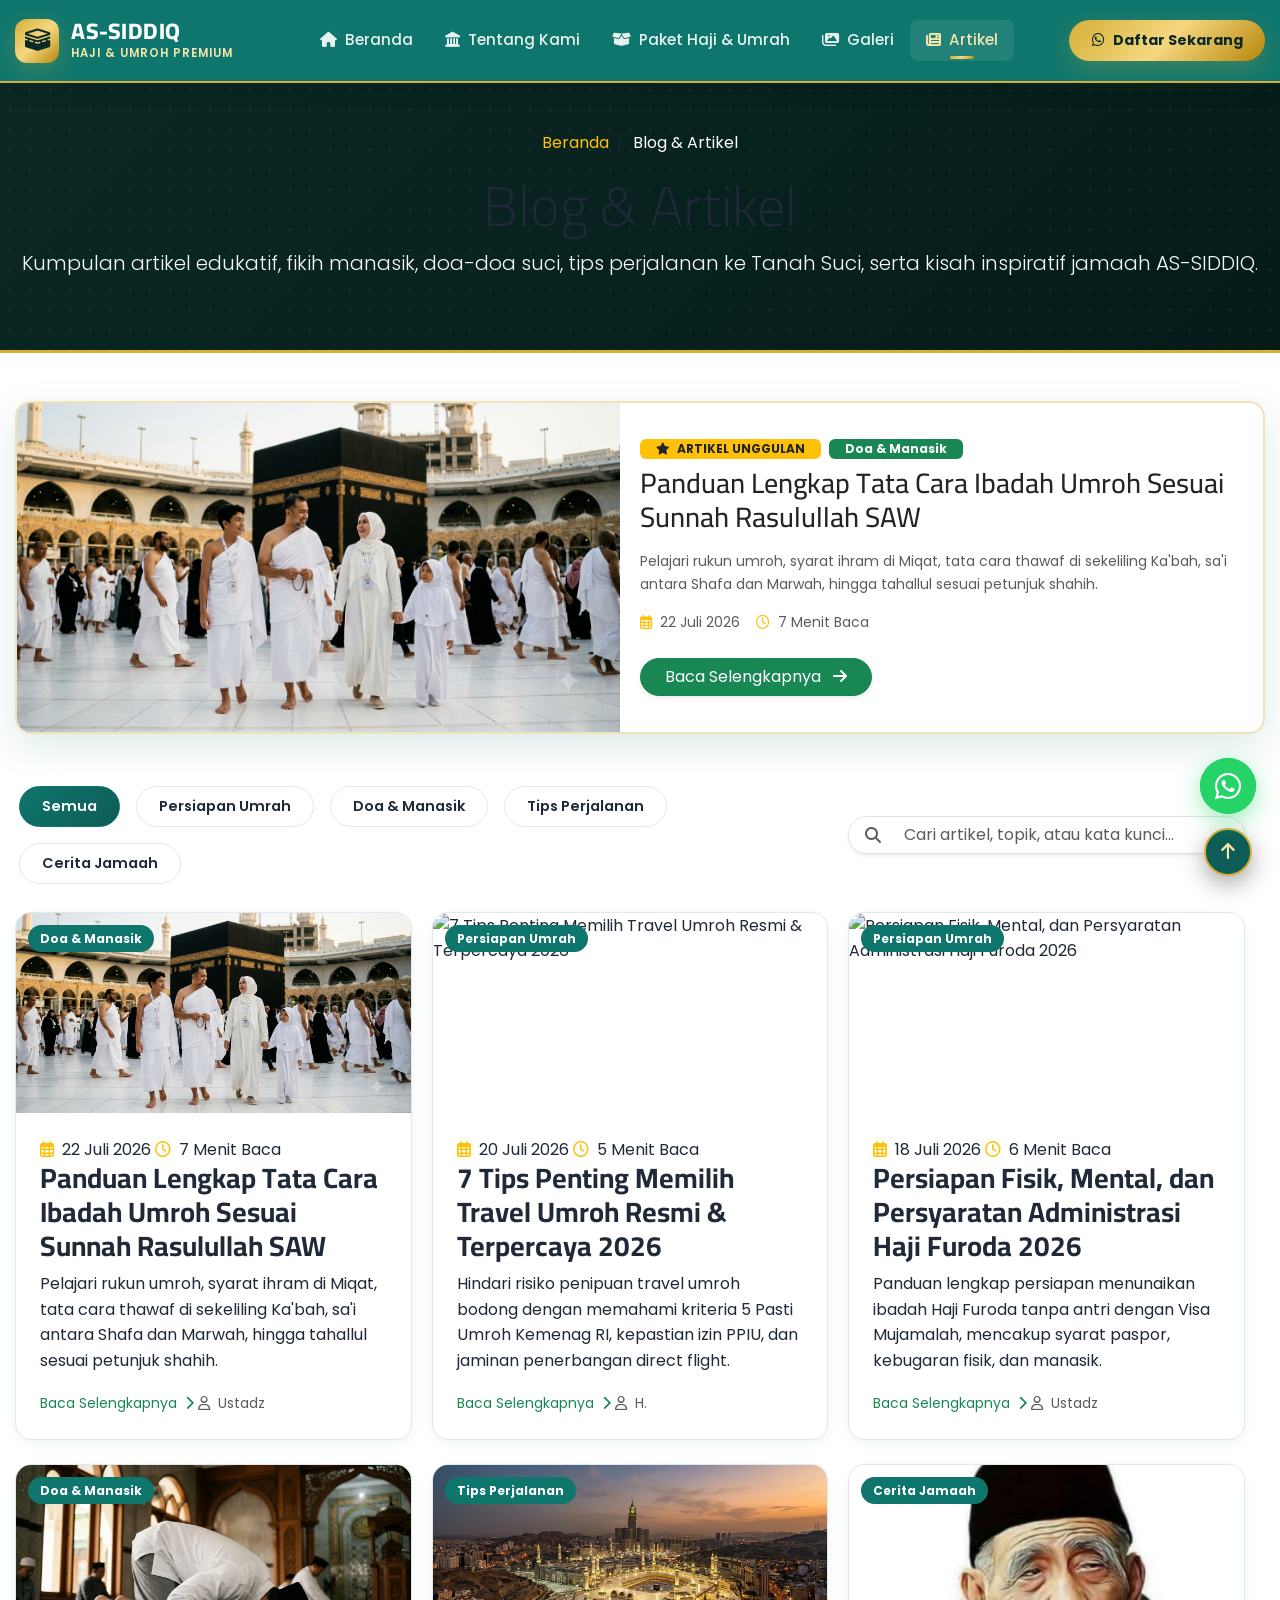
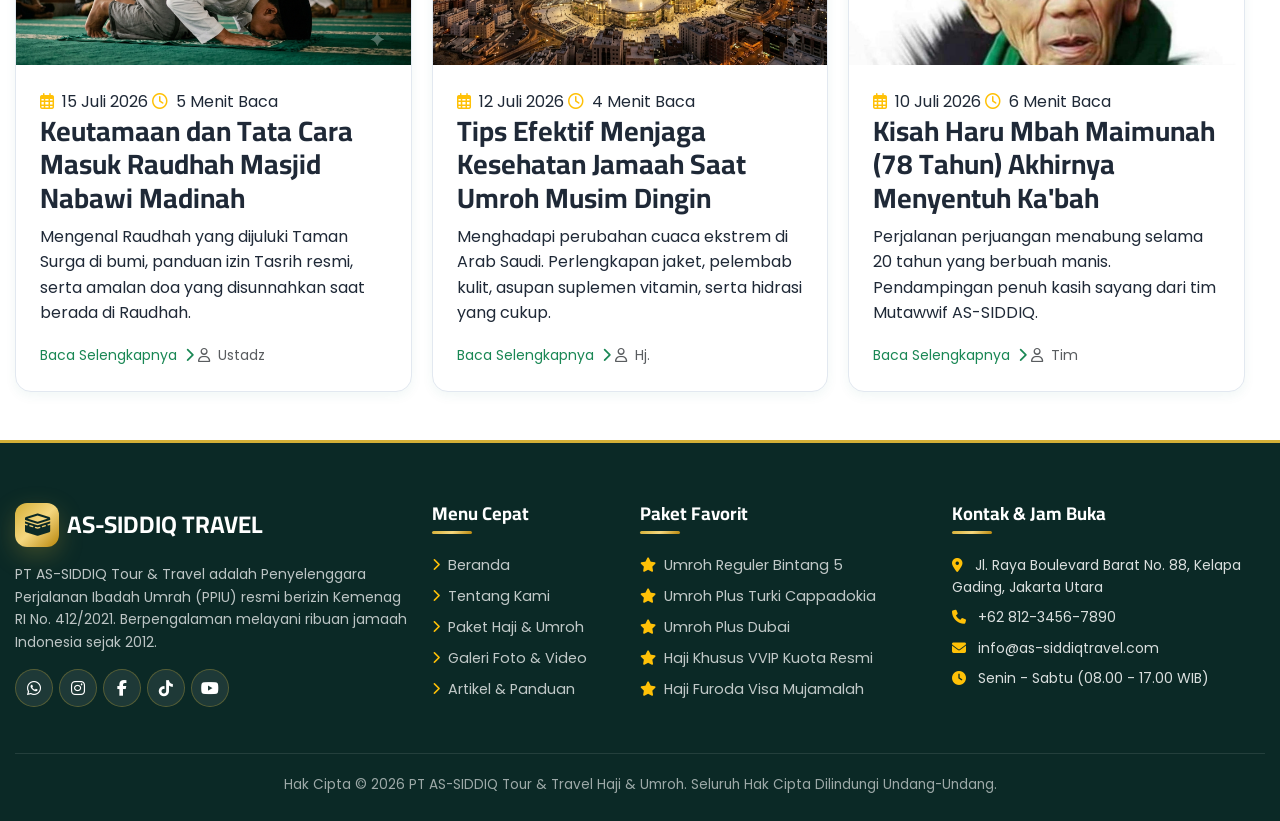
==== artikel.html @ 545e4ced "Initial commit" ====
<!DOCTYPE html>
<html lang="id">
<head>
  <meta charset="UTF-8">
  <meta name="viewport" content="width=device-width, initial-scale=1.0">
  <title>Blog & Artikel Umroh Haji - AS-SIDDIQ Travel</title>
  <meta name="description" content="Portal edukasi, berita, tips perjalanan, doa manasik, dan cerita jamaah Haji & Umroh terpercaya dari AS-SIDDIQ Tour & Travel.">
  <link rel="canonical" href="https://as-siddiqtravel.com/artikel.html">
  
  <link rel="preconnect" href="https://fonts.googleapis.com">
  <link rel="preconnect" href="https://fonts.gstatic.com" crossorigin>
  <link href="https://fonts.googleapis.com/css2?family=Amiri:ital,wght@0,400;0,700;1,400&family=Cairo:wght@400;600;700;800&family=Poppins:wght@300;400;500;600;700&display=swap" rel="stylesheet">

  <link href="https://cdn.jsdelivr.net/npm/bootstrap@5.3.3/dist/css/bootstrap.min.css" rel="stylesheet">
  <link href="https://cdnjs.cloudflare.com/ajax/libs/font-awesome/6.5.1/css/all.min.css" rel="stylesheet">
  <link href="https://unpkg.com/aos@2.3.4/dist/aos.css" rel="stylesheet">
  <link href="assets/css/main.css" rel="stylesheet">

  <!-- Schema.org JSON-LD -->
  <script type="application/ld+json">
  {
    "@context": "https://schema.org",
    "@type": "Blog",
    "name": "Blog & Artikel AS-SIDDIQ Travel",
    "description": "Panduan resmi ibadah Umroh dan Haji sesuai tuntunan Al-Qur'an dan Sunnah.",
    "publisher": {
      "@type": "Organization",
      "name": "PT AS-SIDDIQ Tour & Travel"
    }
  }
  </script>
</head>
<body class="bg-islamic-pattern">

  <!-- =========================================================================
       NAVBAR (Fixed Top Following Scroll Seamlessly)
       ========================================================================= -->
  <nav class="navbar navbar-expand-lg navbar-assiddiq fixed-top" aria-label="Navigasi Utama">
    <div class="container">
      <a class="navbar-brand navbar-brand-logo" href="index.html">
        <div class="logo-badge-icon">
          <i class="fas fa-kaaba"></i>
        </div>
        <div>
          <div class="brand-text-main">AS-SIDDIQ</div>
          <div class="brand-text-sub">HAJI & UMROH PREMIUM</div>
        </div>
      </a>

      <button class="navbar-toggler" type="button" data-bs-toggle="collapse" data-bs-target="#navbarMain" aria-controls="navbarMain" aria-expanded="false" aria-label="Toggle navigation">
        <span class="navbar-toggler-icon"></span>
      </button>

      <div class="collapse navbar-collapse" id="navbarMain">
        <ul class="navbar-nav mx-auto mb-2 mb-lg-0">
          <li class="nav-item">
            <a class="nav-link" href="index.html"><i class="fas fa-home me-1"></i> Beranda</a>
          </li>
          <li class="nav-item">
            <a class="nav-link" href="tentang.html"><i class="fas fa-landmark me-1"></i> Tentang Kami</a>
          </li>
          <li class="nav-item">
            <a class="nav-link" href="paket.html"><i class="fas fa-box-open me-1"></i> Paket Haji & Umrah</a>
          </li>
          <li class="nav-item">
            <a class="nav-link" href="galeri.html"><i class="fas fa-images me-1"></i> Galeri</a>
          </li>
          <li class="nav-item">
            <a class="nav-link active" href="artikel.html"><i class="fas fa-newspaper me-1"></i> Artikel</a>
          </li>
        </ul>
        <div class="d-flex align-items-center">
          <a href="https://wa.me/6281234567890?text=Assalamu'alaikum%20CS%20AS-SIDDIQ,%20saya%20ingin%20mendaftar%20paket%20Umroh/Haji" target="_blank" class="btn btn-nav-wa">
            <i class="fab fa-whatsapp"></i> Daftar Sekarang
          </a>
        </div>
      </div>
    </div>
  </nav>

  <!-- HERO SECTION BLOG -->
  <section class="page-hero-section text-center">
    <div class="container position-relative" style="z-index: 2;">
      <nav aria-label="breadcrumb" class="d-flex justify-content-center mb-3">
        <ol class="breadcrumb bg-transparent p-0 m-0 text-white-50 small">
          <li class="breadcrumb-item"><a href="index.html" class="text-warning">Beranda</a></li>
          <li class="breadcrumb-item active text-white" aria-current="page">Blog & Artikel</li>
        </ol>
      </nav>
      <h1 class="display-4 font-weight-bold mb-2">Blog & Artikel</h1>
      <p class="lead text-light opacity-90 max-w-700 mx-auto">
        Kumpulan artikel edukatif, fikih manasik, doa-doa suci, tips perjalanan ke Tanah Suci, serta kisah inspiratif jamaah AS-SIDDIQ.
      </p>
    </div>
  </section>

  <!-- MAIN BLOG CONTAINER -->
  <section class="py-5 bg-white">
    <div class="container">

      <!-- BLOG LIST VIEW CONTAINER -->
      <div id="blogListView">
        
        <!-- FEATURED ARTICLE -->
        <div id="featuredArticleContainer"></div>

        <!-- SEARCH & FILTER BAR -->
        <div class="row align-items-center g-3 mb-4">
          <div class="col-lg-8">
            <div class="d-flex flex-wrap gap-2" id="categoryFilterContainer">
              <button type="button" class="blog-filter-pill active" data-category="Semua">Semua</button>
              <button type="button" class="blog-filter-pill" data-category="Persiapan Umrah">Persiapan Umrah</button>
              <button type="button" class="blog-filter-pill" data-category="Doa & Manasik">Doa & Manasik</button>
              <button type="button" class="blog-filter-pill" data-category="Tips Perjalanan">Tips Perjalanan</button>
              <button type="button" class="blog-filter-pill" data-category="Cerita Jamaah">Cerita Jamaah</button>
            </div>
          </div>

          <div class="col-lg-4">
            <div class="input-group shadow-sm rounded-pill overflow-hidden border">
              <span class="input-group-text bg-white border-0 ps-3 text-muted"><i class="fas fa-search"></i></span>
              <input type="text" id="blogSearchInput" class="form-control border-0 pe-3" placeholder="Cari artikel, topik, atau kata kunci...">
            </div>
          </div>
        </div>

        <!-- GRID ARTIKEL -->
        <div class="row g-4" id="articlesGrid"></div>

        <!-- Empty Search Result Notice -->
        <div id="noResultsNotice" class="text-center py-5 d-none">
          <i class="fas fa-search fa-3x text-muted mb-3"></i>
          <h4 class="font-weight-bold">Artikel Tidak Ditemukan</h4>
          <p class="text-muted small">Coba gunakan kata kunci pencarian lain atau pilih kategori artikel yang berbeda.</p>
        </div>

        <!-- LOAD MORE BUTTON -->
        <div class="text-center mt-5" id="loadMoreWrapper">
          <button type="button" id="btnLoadMore" class="btn btn-outline-success px-5 py-2.5 rounded-pill font-weight-bold shadow-sm">
            <i class="fas fa-spinner fa-spin me-2 d-none" id="loadMoreSpinner"></i> Tampilkan Lebih Banyak Artikel
          </button>
        </div>

      </div>

      <!-- HALAMAN DETAIL ARTIKEL -->
      <div id="blogDetailView" class="d-none">
        
        <!-- Back to Blog Button -->
        <div class="mb-4">
          <button type="button" id="btnBackToBlog" class="btn btn-outline-success rounded-pill px-4">
            <i class="fas fa-arrow-left me-2"></i> Kembali ke Daftar Blog
          </button>
        </div>

        <div class="row g-5">
          <div class="col-lg-8">
            <article class="article-detail-card bg-white rounded-4 shadow-sm p-4 p-md-5 border">
              
              <!-- Badge & Meta Header -->
              <div class="d-flex align-items-center gap-2 mb-3">
                <span id="detailCategory" class="badge bg-success px-3 py-2">Kategori</span>
                <span id="detailReadTime" class="text-muted small"><i class="far fa-clock text-warning me-1"></i> 5 Menit Baca</span>
              </div>

              <!-- Main Title -->
              <h1 id="detailTitle" class="h2 font-weight-bold mb-3">Judul Artikel Lengkap</h1>

              <!-- Author & Date Meta -->
              <div class="d-flex align-items-center gap-3 text-muted small border-bottom pb-3 mb-4">
                <span><i class="far fa-user text-warning me-1"></i> <strong id="detailAuthor">Ustadz Penulis</strong></span>
                <span><i class="far fa-calendar-alt text-warning me-1"></i> <span id="detailDate">22 Juli 2026</span></span>
              </div>

              <!-- Main Hero Image -->
              <div class="rounded-4 overflow-hidden mb-4 shadow-sm">
                <img id="detailThumbnail" src="" alt="Artikel Banner" class="img-fluid w-100">
              </div>

              <!-- Table of Contents Accordion -->
              <div class="toc-box">
                <div class="toc-title" id="detailTocToggle">
                  <span><i class="fas fa-list-ul me-2"></i> Daftar Isi Artikel (Table of Contents)</span>
                  <button type="button" class="btn btn-sm btn-link text-success p-0"><i class="fas fa-chevron-up"></i> Sembunyikan</button>
                </div>
                <ul id="detailTocList" class="toc-list"></ul>
              </div>

              <!-- Article Content Body -->
              <div id="detailContent" class="article-body-content leading-relaxed text-dark"></div>

              <!-- Social Share (Twitter Removed) -->
              <div class="border-top pt-4 mt-5">
                <div class="share-buttons-wrapper">
                  <span class="font-weight-bold text-muted small me-2"><i class="fas fa-share-alt me-1"></i> Bagikan Artikel Ini:</span>
                  <a id="shareWa" href="#" target="_blank" class="btn-share btn-share-wa"><i class="fab fa-whatsapp"></i> WhatsApp</a>
                  <a id="shareFb" href="#" target="_blank" class="btn-share btn-share-fb"><i class="fab fa-facebook-f"></i> Facebook</a>
                  <a id="shareTg" href="#" target="_blank" class="btn-share btn-share-tg"><i class="fab fa-telegram-plane"></i> Telegram</a>
                  <a id="shareIn" href="#" target="_blank" class="btn-share btn-share-in"><i class="fab fa-linkedin-in"></i> LinkedIn</a>
                </div>
              </div>

              <!-- Author Bio Card -->
              <div class="author-bio-card mt-4">
                <img src="https://images.unsplash.com/photo-1507003211169-0a1dd7228f2d?auto=format&fit=crop&w=200&q=80" alt="Penulis Bio" class="author-bio-img">
                <div>
                  <h6 class="font-weight-bold mb-1" id="detailAuthorName">Ustadz H. Ahmad Ridwan, M.A.</h6>
                  <p class="small text-success font-weight-bold mb-2">Tim Konsultan Fikih & Edukasi Ibadah AS-SIDDIQ</p>
                  <p class="small text-muted mb-0">Alumnus Universitas Islam Madinah. Berpengalaman dalam membimbing jamaah dan menulis panduan syariah perjalanan ibadah suci.</p>
                </div>
              </div>

            </article>
          </div>

          <!-- Sidebar Related Articles -->
          <div class="col-lg-4">
            <div class="position-sticky" style="top: 100px;">
              <div class="p-4 bg-light rounded-4 border shadow-sm mb-4">
                <h5 class="font-weight-bold mb-3 border-bottom pb-2"><i class="fas fa-newspaper me-2 text-warning"></i> Artikel Terkait</h5>
                <div id="relatedArticlesContainer"></div>
              </div>

              <!-- Promo Banner WA -->
              <div class="p-4 rounded-4 bg-success text-white text-center shadow-lg">
                <i class="fab fa-whatsapp fa-3x text-warning mb-2"></i>
                <h5 class="font-weight-bold mb-2">Konsultasi Pendaftaran</h5>
                <p class="small text-light opacity-90 mb-3">Tanyakan jadwal dan rekomendasi paket umroh terbaik untuk Anda & keluarga.</p>
                <a href="https://wa.me/6281234567890" target="_blank" class="btn btn-warning rounded-pill font-weight-bold w-100 text-dark shadow-gold">
                  Chat WhatsApp CS
                </a>
              </div>
            </div>
          </div>
        </div>

      </div>

    </div>
  </section>

  <!-- FOOTER -->
  <footer class="footer-assiddiq">
    <div class="container">
      <div class="row g-4">
        <div class="col-lg-4 col-md-6">
          <div class="d-flex align-items-center gap-2 mb-3">
            <div class="logo-badge-icon">
              <i class="fas fa-kaaba"></i>
            </div>
            <span class="fs-4 font-weight-bold text-white font-arabic">AS-SIDDIQ TRAVEL</span>
          </div>
          <p class="small text-light opacity-75 mb-3">
            PT AS-SIDDIQ Tour & Travel adalah Penyelenggara Perjalanan Ibadah Umrah (PPIU) resmi berizin Kemenag RI No. 412/2021. Berpengalaman melayani ribuan jamaah Indonesia sejak 2012.
          </p>
          <div class="d-flex">
            <a href="https://wa.me/6281234567890" target="_blank" class="social-icon-btn" aria-label="WhatsApp"><i class="fab fa-whatsapp"></i></a>
            <a href="https://instagram.com" target="_blank" class="social-icon-btn" aria-label="Instagram"><i class="fab fa-instagram"></i></a>
            <a href="https://facebook.com" target="_blank" class="social-icon-btn" aria-label="Facebook"><i class="fab fa-facebook-f"></i></a>
            <a href="https://tiktok.com" target="_blank" class="social-icon-btn" aria-label="TikTok"><i class="fab fa-tiktok"></i></a>
            <a href="https://youtube.com" target="_blank" class="social-icon-btn" aria-label="YouTube"><i class="fab fa-youtube"></i></a>
          </div>
        </div>

        <div class="col-lg-2 col-md-6">
          <h4 class="footer-title">Menu Cepat</h4>
          <ul class="footer-links">
            <li><a href="index.html"><i class="fas fa-chevron-right small text-warning"></i> Beranda</a></li>
            <li><a href="tentang.html"><i class="fas fa-chevron-right small text-warning"></i> Tentang Kami</a></li>
            <li><a href="paket.html"><i class="fas fa-chevron-right small text-warning"></i> Paket Haji & Umroh</a></li>
            <li><a href="galeri.html"><i class="fas fa-chevron-right small text-warning"></i> Galeri Foto & Video</a></li>
            <li><a href="artikel.html"><i class="fas fa-chevron-right small text-warning"></i> Artikel & Panduan</a></li>
          </ul>
        </div>

        <div class="col-lg-3 col-md-6">
          <h4 class="footer-title">Paket Favorit</h4>
          <ul class="footer-links">
            <li><a href="paket.html"><i class="fas fa-star text-warning"></i> Umroh Reguler Bintang 5</a></li>
            <li><a href="paket.html"><i class="fas fa-star text-warning"></i> Umroh Plus Turki Cappadokia</a></li>
            <li><a href="paket.html"><i class="fas fa-star text-warning"></i> Umroh Plus Dubai</a></li>
            <li><a href="paket.html"><i class="fas fa-star text-warning"></i> Haji Khusus VVIP Kuota Resmi</a></li>
            <li><a href="paket.html"><i class="fas fa-star text-warning"></i> Haji Furoda Visa Mujamalah</a></li>
          </ul>
        </div>

        <div class="col-lg-3 col-md-6">
          <h4 class="footer-title">Kontak & Jam Buka</h4>
          <p class="small mb-2"><i class="fas fa-map-marker-alt text-warning me-2"></i> Jl. Raya Boulevard Barat No. 88, Kelapa Gading, Jakarta Utara</p>
          <p class="small mb-2"><i class="fas fa-phone text-warning me-2"></i> +62 812-3456-7890</p>
          <p class="small mb-2"><i class="fas fa-envelope text-warning me-2"></i> info@as-siddiqtravel.com</p>
          <p class="small mb-0"><i class="fas fa-clock text-warning me-2"></i> Senin - Sabtu (08.00 - 17.00 WIB)</p>
        </div>
      </div>

      <div class="footer-bottom">
        <p class="mb-0">Hak Cipta &copy; 2026 PT AS-SIDDIQ Tour & Travel Haji & Umroh. Seluruh Hak Cipta Dilindungi Undang-Undang.</p>
      </div>
    </div>
  </footer>

  <!-- FLOATING CONTAINER -->
  <div class="floating-container">
    <a href="https://wa.me/6281234567890?text=Assalamu'alaikum%20CS%20AS-SIDDIQ,%20saya%20ingin%20bertanya" target="_blank" class="btn-floating-wa" aria-label="Chat WhatsApp AS-SIDDIQ">
      <i class="fab fa-whatsapp"></i>
    </a>
    <button id="scrollTopBtn" class="btn-scroll-top" aria-label="Scroll to Top">
      <i class="fas fa-arrow-up"></i>
    </button>
  </div>

  <script src="https://cdn.jsdelivr.net/npm/bootstrap@5.3.3/dist/js/bootstrap.bundle.min.js"></script>
  <script src="https://unpkg.com/aos@2.3.4/dist/aos.js"></script>
  <script src="assets/js/main.js"></script>
  
  <script>
    const articlesData = [
      {
        id: 1,
        slug: "panduan-tata-cara-umroh-sesuai-sunnah",
        featured: true,
        category: "Doa & Manasik",
        title: "Panduan Lengkap Tata Cara Ibadah Umroh Sesuai Sunnah Rasulullah SAW",
        imgSrc: "assets/orangumroh.png",
        summary: "Pelajari rukun umroh, syarat ihram di Miqat, tata cara thawaf di sekeliling Ka'bah, sa'i antara Shafa dan Marwah, hingga tahallul sesuai petunjuk shahih.",
        date: "22 Juli 2026",
        author: "Ustadz H. Ahmad Ridwan, M.A.",
        readTime: "7 Menit Baca",
        tags: ["manasik", "tata cara umroh", "sunnah", "doa"],
        content: `
          <img src="assets/orangumroh.png" alt="Panduan Lengkap Tata Cara Ibadah Umroh Sesuai Sunnah Rasulullah SAW" class="img-fluid mb-4">
          <p class="lead">Menunaikan ibadah Umroh merupakan kerinduan setiap Muslim di seluruh dunia. Umroh sering disebut sebagai <em>Haji Asghar</em> (Haji Kecil) yang memiliki keutamaan luar biasa, di antaranya menghapuskan dosa-dosa di antara dua umroh.</p>

          <h2 id="rukun-umroh">4 Rukun Utama Ibadah Umroh</h2>
          <p>Sebelum melangkah ke Tanah Suci, calon jamaah wajib memahami Rukun Umroh yang tidak boleh ditinggalkan:</p>
          <ul>
            <li><strong>Niat Ihram:</strong> Berniat masuk ke dalam ritual umroh dari titik Miqat yang ditentukan (seperti Bir Ali).</li>
            <li><strong>Thawaf:</strong> Mengelilingi Ka'bah sebanyak 7 kali putaran dimulai dari sudut Hajar Aswad.</li>
            <li><strong>Sa'i:</strong> Berjalan dan berlari-lari kecil antara bukit Shafa dan Marwah sebanyak 7 kali perjalanan.</li>
            <li><strong>Tahallul:</strong> Mencukur atau memotong sebagian rambut kepala sebagai tanda selesainya ihram.</li>
          </ul>

          <div class="islamic-quote">
            "Antara umrah yang satu dengan umrah lainnya adalah penghapus dosa di antara keduanya. Dan haji yang mabrur tidak ada balasan baginya melainkan surga."
            <div class="quote-author">— (HR. Bukhari No. 1773 & Muslim No. 1349)</div>
          </div>

          <h2 id="tahapan-ihram">Tahapan Pelaksanaan Ihram & Niat</h2>
          <p>Mengenakan pakaian ihram (2 lembar kain putih tanpa jahitan untuk laki-laki, dan pakaian menutup aurat untuk wanita) kemudian shalat sunnah ihram 2 rakaat di Miqat. Mengucapkan lafaz niat:</p>
          <p class="font-arabic fs-4 text-center text-success py-2">لَبَّيْكَ اللَّهُمَّ عُمْرَةً</p>
          <p class="text-center italic small text-muted">"Labbaikallahumma 'umratan" (Aku penuhi panggilan-Mu ya Allah untuk menunaikan Umroh).</p>

          <div class="tips-box">
            <div class="tips-box-title"><i class="fas fa-lightbulb"></i> Tips Khusyuk Jamaah:</div>
            Perbanyak membaca Kalimat Talbiyah sepanjang perjalanan dari Miqat menuju Kota Makkah sebelum memulai Thawaf.
          </div>

          <h2 id="kesimpulan">Kesimpulan</h2>
          <p>Kunci kesempurnaan ibadah Umroh terletak pada keikhlasan niat dan pemahaman fikih yang benar sesuai sunnah Rasulullah SAW.</p>
        `
      },
      {
        id: 2,
        slug: "7-tips-memilih-travel-umroh-resmi-kemenag",
        featured: false,
        category: "Persiapan Umrah",
        title: "7 Tips Penting Memilih Travel Umroh Resmi & Terpercaya 2026",
        imgSrc: "https://images.unsplash.com/photo-1527838832700-5059252407fa?auto=format&fit=crop&w=800&q=80",
        summary: "Hindari risiko penipuan travel umroh bodong dengan memahami kriteria 5 Pasti Umroh Kemenag RI, kepastian izin PPIU, dan jaminan penerbangan direct flight.",
        date: "20 Juli 2026",
        author: "H. Muhammad Siddiq, SE.",
        readTime: "5 Menit Baca",
        tags: ["tips travel", "travel resmi", "kemenag", "ppiu"],
        content: `
          <p class="lead">Maraknya penipuan travel umroh berbiaya murah yang tidak rasional menuntut calon jamaah untuk ekstra bijak dan waspada sebelum mendaftar.</p>

          <h2 id="rumus-5-pasti">Rumus 5 Pasti Umroh Kemenag RI</h2>
          <p>Kementerian Agama Republik Indonesia menetapkan standar standar perlindungan jamaah:</p>
          <ol>
            <li><strong>Pasti Travelnya:</strong> Memiliki izin PPIU resmi dari Kemenag RI.</li>
            <li><strong>Pasti Jadwalnya:</strong> Kepastian tiket pesawat pulang-pergi.</li>
            <li><strong>Pasti Harganya:</strong> Harga wajar tanpa biaya terselubung.</li>
            <li><strong>Pasti Hotelnya:</strong> Nama dan lokasi hotel berbintang yang jelas.</li>
            <li><strong>Pasti Visanya:</strong> Visa resmi terkonfirmasi dari Kedutaan Arab Saudi.</li>
          </ol>

          <div class="tips-box">
            <div class="tips-box-title"><i class="fas fa-shield-alt"></i> Tips Keamanan:</div>
            Selalu cek nomor izin PPIU travel di aplikasi SIMPUH resmi Kemenag RI sebelum menyetorkan uang DP.
          </div>

          <h2 id="kesimpulan-travel">Kesimpulan</h2>
          <p>Pilihlah travel berpengalaman seperti AS-SIDDIQ yang memberikan jaminan kepastian penerbangan direct flight dan akomodasi hotel bintang 5.</p>
        `
      },
      {
        id: 3,
        slug: "persiapan-fisik-mental-haji-furoda",
        featured: false,
        category: "Persiapan Umrah",
        title: "Persiapan Fisik, Mental, dan Persyaratan Administrasi Haji Furoda 2026",
        imgSrc: "https://images.unsplash.com/photo-1512453979798-5ea266f8880c?auto=format&fit=crop&w=800&q=80",
        summary: "Panduan lengkap persiapan menunaikan ibadah Haji Furoda tanpa antri dengan Visa Mujamalah, mencakup syarat paspor, kebugaran fisik, dan manasik.",
        date: "18 Juli 2026",
        author: "Ustadz Farhan Basalamah, Lc.",
        readTime: "6 Menit Baca",
        tags: ["haji furoda", "visa mujamalah", "persiapan haji"],
        content: `
          <p class="lead">Haji Furoda merupakan solusi terbaik bagi masyarakat yang ingin menunaikan ibadah rukun Islam kelima tanpa antrian bertahun-tahun.</p>

          <h2 id="keutamaan-furoda">Keutamaan Haji Furoda</h2>
          <p>Menggunakan Visa Mujamalah Stamp resmi undangan Kerajaan Arab Saudi, jamaah mendapatkan fasilitas tenda AC Maktab VIP di Armuzna.</p>

          <div class="tips-box">
            <div class="tips-box-title"><i class="fas fa-heartbeat"></i> Tips Kebugaran:</div>
            Lakukan latihan jalan kaki rutin 30 menit setiap pagi 2 bulan sebelum keberangkatan untuk menghadapi iklim Makkah.
          </div>

          <h2 id="kesimpulan-haji">Kesimpulan</h2>
          <p>Mempersiapkan fisik dan dokumen haji furoda sejak dini memastikan ibadah berjalan lancar dan mabrur.</p>
        `
      },
      {
        id: 4,
        slug: "keutamaan-shalat-di-riadah-masjid-nabawi",
        featured: false,
        category: "Doa & Manasik",
        title: "Keutamaan dan Tata Cara Masuk Raudhah Masjid Nabawi Madinah",
        imgSrc: "assets/orangsholat.png",
        summary: "Mengenal Raudhah yang dijuluki Taman Surga di bumi, panduan izin Tasrih resmi, serta amalan doa yang disunnahkan saat berada di Raudhah.",
        date: "15 Juli 2026",
        author: "Ustadz H. Ahmad Ridwan, M.A.",
        readTime: "5 Menit Baca",
        tags: ["raudhah", "masjid nabawi", "madinah", "ziarah"],
        content: `
          <p class="lead">Raudhah adalah area mulia di antara mimbar dan makam Rasulullah SAW di dalam Masjid Nabawi Madinah Munawwarah.</p>

          <h2 id="hadits-raudhah">Keutamaan Raudhah Sesuai Hadits</h2>
          <p>Rasulullah SAW bersabda: <em>"Antara rumahku dan mimbarku adalah salah satu taman dari taman-taman surga."</em> (HR. Bukhari & Muslim).</p>

          <h2 id="kesimpulan-raudhah">Kesimpulan</h2>
          <p>Manfaatkan kesempatan berada di Raudhah dengan berdoa dan memohon ampunan sepenuh hati.</p>
        `
      },
      {
        id: 5,
        slug: "tips-menjaga-kesehatan-saat-umroh-musim-dingin",
        featured: false,
        category: "Tips Perjalanan",
        title: "Tips Efektif Menjaga Kesehatan Jamaah Saat Umroh Musim Dingin",
        imgSrc: "assets/pemandanganhaji.png",
        summary: "Menghadapi perubahan cuaca ekstrem di Arab Saudi. Perlengkapan jaket, pelembab kulit, asupan suplemen vitamin, serta hidrasi yang cukup.",
        date: "12 Juli 2026",
        author: "Hj. Nurul Hidayah, S.Psi.",
        readTime: "4 Menit Baca",
        tags: ["kesehatan", "musim dingin", "tips umroh"],
        content: `
          <p class="lead">Suhu udara di Madinah saat musim dingin bisa mencapai di bawah 10 derajat Celcius pada malam dan subuh hari.</p>

          <div class="tips-box">
            <div class="tips-box-title"><i class="fas fa-medkit"></i> Tips Kesehatan:</div>
            Selalu gunakan lip balm dan pelembab kulit untuk mencegah bibir dan kulit pecah-pecah akibat angin kering.
          </div>
        `
      },
      {
        id: 6,
        slug: "cerita-haru-jamaah-lansia-mencapai-kabah",
        featured: false,
        category: "Cerita Jamaah",
        title: "Kisah Haru Mbah Maimunah (78 Tahun) Akhirnya Menyentuh Ka'bah",
        imgSrc: "assets/mbahmaimunah.jpeg",
        summary: "Perjalanan perjuangan menabung selama 20 tahun yang berbuah manis. Pendampingan penuh kasih sayang dari tim Mutawwif AS-SIDDIQ.",
        date: "10 Juli 2026",
        author: "Tim Redaksi AS-SIDDIQ",
        readTime: "6 Menit Baca",
        tags: ["cerita jamaah", "kisah haru", "lansia"],
        content: `
          <p class="lead">Air mata bahagia tak terbendung di pipi Mbah Maimunah saat jemarinya pertama kali menyentuh kain Kiswah Ka'bah.</p>

          <h2 id="kisah-perjuangan">Menabung Dari Hasil Menjual Kerajinan</h2>
          <p>Dengan ketekunan menabung sedikit demi sedikit, impian suci menuju Tanah Suci akhirnya diijabah Allah SWT.</p>
        `
      }
    ];

    let currentCategory = "Semua";
    let searchQuery = "";
    let visibleCount = 6;

    document.addEventListener("DOMContentLoaded", function () {
      initBlogPortal();
    });

    function initBlogPortal() {
      renderFeaturedArticle();
      renderArticlesGrid();

      const filterPills = document.querySelectorAll(".blog-filter-pill");
      filterPills.forEach(pill => {
        pill.addEventListener("click", function () {
          filterPills.forEach(p => p.classList.remove("active"));
          this.classList.add("active");
          currentCategory = this.getAttribute("data-category");
          visibleCount = 6;
          renderArticlesGrid();
        });
      });

      const searchInput = document.getElementById("blogSearchInput");
      if (searchInput) {
        searchInput.addEventListener("input", function (e) {
          searchQuery = e.target.value.toLowerCase().trim();
          visibleCount = 6;
          renderArticlesGrid();
        });
      }

      const btnLoadMore = document.getElementById("btnLoadMore");
      if (btnLoadMore) {
        btnLoadMore.addEventListener("click", function () {
          visibleCount += 3;
          renderArticlesGrid();
        });
      }

      const btnBackToBlog = document.getElementById("btnBackToBlog");
      if (btnBackToBlog) {
        btnBackToBlog.addEventListener("click", function () {
          document.getElementById("blogDetailView").classList.add("d-none");
          document.getElementById("blogListView").classList.remove("d-none");
          window.scrollTo({ top: 400, behavior: 'smooth' });
        });
      }
    }

    function renderFeaturedArticle() {
      const container = document.getElementById("featuredArticleContainer");
      const featured = articlesData.find(a => a.featured) || articlesData[0];
      if (!featured || !container) return;

      container.innerHTML = `
        <div class="featured-article-card">
          <div class="row g-0 align-items-center">
            <div class="col-lg-6">
              <div class="overflow-hidden h-100">
                <img src="${featured.imgSrc}" alt="${featured.title}" class="featured-article-img w-100">
              </div>
            </div>
            <div class="col-lg-6">
              <div class="featured-article-body">
                <div class="d-flex align-items-center gap-2 mb-2">
                  <span class="badge bg-warning text-dark font-weight-bold px-3 py-1.5"><i class="fas fa-star me-1"></i> ARTIKEL UNGGULAN</span>
                  <span class="badge bg-success px-3 py-1.5">${featured.category}</span>
                </div>
                <h2 class="h3 font-weight-bold mb-3 text-dark">${featured.title}</h2>
                <p class="text-muted small mb-3 line-clamp-3">${featured.summary}</p>
                <div class="d-flex align-items-center gap-3 text-muted small mb-4">
                  <span><i class="far fa-calendar-alt text-warning me-1"></i> ${featured.date}</span>
                  <span><i class="far fa-clock text-warning me-1"></i> ${featured.readTime}</span>
                </div>
                <button type="button" class="btn btn-success px-4 py-2.5 rounded-pill font-weight-bold shadow-sm me-auto" onclick="openArticleDetail(${featured.id})">
                  Baca Selengkapnya <i class="fas fa-arrow-right ms-2"></i>
                </button>
              </div>
            </div>
          </div>
        </div>
      `;
    }

    function renderArticlesGrid() {
      const grid = document.getElementById("articlesGrid");
      const notice = document.getElementById("noResultsNotice");
      const loadMoreWrapper = document.getElementById("loadMoreWrapper");
      if (!grid) return;

      let filtered = articlesData.filter(item => {
        const matchesCategory = (currentCategory === "Semua" || item.category === currentCategory);
        const matchesSearch = searchQuery === "" || 
          item.title.toLowerCase().includes(searchQuery) || 
          item.category.toLowerCase().includes(searchQuery) || 
          item.summary.toLowerCase().includes(searchQuery) ||
          (item.tags && item.tags.some(tag => tag.toLowerCase().includes(searchQuery)));
        return matchesCategory && matchesSearch;
      });

      if (filtered.length === 0) {
        grid.innerHTML = "";
        notice.classList.remove("d-none");
        if (loadMoreWrapper) loadMoreWrapper.classList.add("d-none");
        return;
      } else {
        notice.classList.add("d-none");
      }

      const displayList = filtered.slice(0, visibleCount);
      let html = "";

      displayList.forEach(article => {
        html += `
          <div class="col-lg-4 col-md-6 col-12">
            <div class="blog-card" onclick="openArticleDetail(${article.id})">
              <div class="blog-card-img-box">
                <img src="${article.imgSrc}" alt="${article.title}">
                <span class="blog-card-category">${article.category}</span>
              </div>
              <div class="blog-card-body">
                <div class="blog-card-meta">
                  <span><i class="far fa-calendar-alt text-warning me-1"></i> ${article.date}</span>
                  <span><i class="far fa-clock text-warning me-1"></i> ${article.readTime}</span>
                </div>
                <h3 class="blog-card-title">${article.title}</h3>
                <p class="blog-card-excerpt">${article.summary}</p>
                <div class="blog-card-footer">
                  <span class="small font-weight-bold text-success">Baca Selengkapnya <i class="fas fa-chevron-right ms-1"></i></span>
                  <small class="text-muted"><i class="far fa-user me-1"></i> ${article.author.split(' ')[0]}</small>
                </div>
              </div>
            </div>
          </div>
        `;
      });

      grid.innerHTML = html;

      if (loadMoreWrapper) {
        if (visibleCount >= filtered.length) {
          loadMoreWrapper.classList.add("d-none");
        } else {
          loadMoreWrapper.classList.remove("d-none");
        }
      }
    }

    function openArticleDetail(id) {
      const article = articlesData.find(a => a.id === id);
      if (!article) return;

      document.getElementById("detailCategory").innerText = article.category;
      document.getElementById("detailReadTime").innerHTML = `<i class="far fa-clock text-warning me-1"></i> ${article.readTime}`;
      document.getElementById("detailTitle").innerText = article.title;
      document.getElementById("detailAuthor").innerText = article.author;
      document.getElementById("detailDate").innerText = article.date;
      document.getElementById("detailThumbnail").setAttribute("src", article.imgSrc);
      document.getElementById("detailContent").innerHTML = article.content;

      const currentUrl = encodeURIComponent(window.location.href);
      const textTitle = encodeURIComponent(article.title);
      document.getElementById("shareWa").href = `https://api.whatsapp.com/send?text=${textTitle}%20${currentUrl}`;
      document.getElementById("shareFb").href = `https://www.facebook.com/sharer/sharer.php?u=${currentUrl}`;
      document.getElementById("shareTg").href = `https://t.me/share/url?url=${currentUrl}&text=${textTitle}`;
      document.getElementById("shareIn").href = `https://www.linkedin.com/shareArticle?url=${currentUrl}`;

      const tocList = document.getElementById("detailTocList");
      const tempDiv = document.createElement("div");
      tempDiv.innerHTML = article.content;
      const headings = tempDiv.querySelectorAll("h2, h3");

      tocList.innerHTML = "";
      if (headings.length > 0) {
        headings.forEach((h, idx) => {
          const li = document.createElement("li");
          if (h.tagName.toLowerCase() === "h3") li.style.paddingLeft = "16px";
          const a = document.createElement("a");
          a.href = "javascript:void(0)";
          a.innerText = h.innerText;
          a.onclick = function() {
            const detailBody = document.getElementById("detailContent");
            const targetH = detailBody.querySelectorAll("h2, h3")[idx];
            if (targetH) {
              targetH.scrollIntoView({ behavior: "smooth", block: "center" });
            }
          };
          li.appendChild(a);
          tocList.appendChild(li);
        });
        document.querySelector(".toc-box").style.display = "block";
      } else {
        document.querySelector(".toc-box").style.display = "none";
      }

      const related = articlesData.filter(a => a.id !== id).slice(0, 3);
      let relatedHtml = "";
      related.forEach(r => {
        relatedHtml += `
          <div class="d-flex gap-3 mb-3 pb-3 border-bottom" style="cursor: pointer; user-select: none;" onclick="openArticleDetail(${r.id})">
            <img src="${r.imgSrc}" alt="${r.title}" class="rounded-3" style="width: 75px; height: 75px; object-fit: cover; flex-shrink:0;">
            <div>
              <h6 class="font-weight-bold mb-1 text-dark line-clamp-2" style="font-size: 0.88rem;">${r.title}</h6>
              <small class="text-muted d-block mb-1">${r.date}</small>
              <span class="small text-success font-weight-bold" style="cursor: pointer;">Baca <i class="fas fa-arrow-right ms-1"></i></span>
            </div>
          </div>
        `;
      });
      document.getElementById("relatedArticlesContainer").innerHTML = relatedHtml;

      document.getElementById("blogListView").classList.add("d-none");
      document.getElementById("blogDetailView").classList.remove("d-none");
      window.scrollTo({ top: 300, behavior: 'smooth' });
    }
  </script>
</body>
</html>
---- assets/css/main.css ----
/* ==========================================================================
   AS-SIDDIQ Travel Haji & Umroh - Main Stylesheet
   Design System, CSS Variables, Typography, Components & Responsive Layout
   ========================================================================== */

/* --------------------------------------------------------------------------
   1. Root Variables & Color System
   -------------------------------------------------------------------------- */
:root {
  --primary: #0F766E;          /* Deep Emerald Teal */
  --primary-dark: #0D5C56;     /* Darker Teal */
  --primary-light: #149188;    /* Lighter Teal */
  --primary-subtle: #F0FDFA;   /* Very Light Teal Tint */
  
  --secondary: #D4AF37;        /* Islamic Royal Gold */
  --secondary-light: #F3E5AB;  /* Gold Highlight */
  --secondary-dark: #B8860B;   /* Dark Gold Accent */
  
  --bg-slate: #F8FAFC;         /* Soft Background */
  --bg-white: #FFFFFF;         /* Card & Section White */
  --bg-dark: #0B2926;          /* Dark Footer / Hero Overlay */
  
  --text-main: #1F2937;        /* Dark Slate Text */
  --text-muted: #6B7280;       /* Muted Gray Text */
  --text-light: #9CA3AF;       /* Light Gray Text */
  --text-white: #FFFFFF;       /* Pure White Text */
  
  --gold-gradient: linear-gradient(135deg, #D4AF37 0%, #F5D77F 50%, #B8860B 100%);
  --teal-gradient: linear-gradient(135deg, #0F766E 0%, #0D5C56 100%);
  --dark-gradient: linear-gradient(135deg, #0B2926 0%, #041B18 100%);
  
  --shadow-sm: 0 4px 12px rgba(15, 118, 110, 0.06);
  --shadow-md: 0 8px 24px rgba(15, 118, 110, 0.1);
  --shadow-lg: 0 12px 36px rgba(15, 118, 110, 0.15);
  --shadow-gold: 0 8px 24px rgba(212, 175, 55, 0.25);
  
  --radius-sm: 8px;
  --radius-md: 16px;
  --radius-lg: 24px;
  --radius-pill: 50px;
  
  --transition-fast: all 0.25s cubic-bezier(0.4, 0, 0.2, 1);
  --transition-normal: all 0.35s cubic-bezier(0.4, 0, 0.2, 1);
}

/* --------------------------------------------------------------------------
   2. Global Resets, Anti-Shake & Mobile Stabilization
   -------------------------------------------------------------------------- */
* {
  margin: 0;
  padding: 0;
  box-sizing: border-box;
}

html, body {
  width: 100% !important;
  max-width: 100% !important;
  overflow-x: hidden !important;
  position: relative;
  scroll-behavior: smooth;
  font-size: 16px;
  -webkit-text-size-adjust: 100%;
  touch-action: manipulation;
}

body {
  font-family: 'Poppins', sans-serif;
  color: var(--text-main);
  background-color: var(--bg-slate);
  line-height: 1.6;
}

section, header, footer, main, div, p, h1, h2, h3, h4, h5, h6 {
  max-width: 100%;
  word-wrap: break-word;
  overflow-wrap: break-word;
}

.container, .container-fluid {
  width: 100% !important;
  max-width: 1320px;
  padding-right: 15px !important;
  padding-left: 15px !important;
  margin-right: auto !important;
  margin-left: auto !important;
}

.row {
  margin-right: -10px !important;
  margin-left: -10px !important;
}

.row > [class*="col-"] {
  padding-right: 10px !important;
  padding-left: 10px !important;
}

h1, h2, h3, h4, h5, h6, .font-arabic {
  font-family: 'Cairo', 'Amiri', 'Poppins', sans-serif;
  font-weight: 700;
  color: var(--text-main);
}

a {
  text-decoration: none;
  transition: var(--transition-fast);
  color: var(--primary);
}

a:hover {
  color: var(--secondary-dark);
}

img, iframe, video {
  max-width: 100% !important;
  height: auto;
  display: block;
}

.bg-islamic-pattern {
  background-image: radial-gradient(rgba(15, 118, 110, 0.05) 1.5px, transparent 1.5px), radial-gradient(rgba(212, 175, 55, 0.05) 1.5px, var(--bg-slate) 1.5px);
  background-size: 30px 30px;
  background-position: 0 0, 15px 15px;
}

.bg-pattern-dark {
  background-color: var(--bg-dark);
  background-image: radial-gradient(rgba(212, 175, 55, 0.15) 1.5px, transparent 1.5px);
  background-size: 24px 24px;
}

/* --------------------------------------------------------------------------
   3. Navigation Bar (Always Fixed & Following Scroll on Desktop & Mobile)
   -------------------------------------------------------------------------- */
.navbar-assiddiq {
  position: fixed !important;
  top: 0 !important;
  left: 0 !important;
  right: 0 !important;
  width: 100% !important;
  z-index: 9990 !important;
  background-color: var(--primary) !important;
  padding: 0.85rem 0;
  transition: var(--transition-normal);
  box-shadow: 0 4px 20px rgba(0, 0, 0, 0.15);
  border-bottom: 2px solid var(--secondary);
}

.navbar-assiddiq.scrolled {
  background-color: rgba(15, 118, 110, 0.96) !important;
  backdrop-filter: blur(12px);
  -webkit-backdrop-filter: blur(12px);
  padding: 0.6rem 0;
  box-shadow: 0 8px 30px rgba(0, 0, 0, 0.25);
}

.navbar-brand-logo {
  display: flex;
  align-items: center;
  gap: 12px;
  color: var(--text-white) !important;
}

.logo-badge-icon {
  width: 44px;
  height: 44px;
  background: var(--gold-gradient);
  border-radius: 12px;
  display: flex;
  align-items: center;
  justify-content: center;
  color: #0B2926;
  font-size: 1.4rem;
  box-shadow: var(--shadow-gold);
  flex-shrink: 0;
}

.brand-text-main {
  font-size: 1.4rem;
  font-weight: 800;
  letter-spacing: 0.5px;
  color: var(--text-white);
  line-height: 1.1;
  font-family: 'Cairo', sans-serif;
}

.brand-text-sub {
  font-size: 0.72rem;
  color: var(--secondary-light);
  letter-spacing: 1px;
  text-transform: uppercase;
  font-weight: 600;
}

.navbar-assiddiq .nav-link {
  color: rgba(255, 255, 255, 0.9) !important;
  font-weight: 500;
  font-size: 0.95rem;
  padding: 0.5rem 1rem !important;
  border-radius: var(--radius-sm);
  transition: var(--transition-fast);
  position: relative;
}

.navbar-assiddiq .nav-link:hover,
.navbar-assiddiq .nav-link.active {
  color: var(--secondary-light) !important;
  background-color: rgba(255, 255, 255, 0.08);
}

.navbar-assiddiq .nav-link.active::after {
  content: '';
  position: absolute;
  bottom: 2px;
  left: 50%;
  transform: translateX(-50%);
  width: 24px;
  height: 3px;
  background: var(--gold-gradient);
  border-radius: 2px;
}

.btn-nav-wa {
  background: var(--gold-gradient);
  color: #0B2926 !important;
  font-weight: 700;
  font-size: 0.9rem;
  padding: 0.6rem 1.4rem;
  border-radius: var(--radius-pill);
  box-shadow: var(--shadow-gold);
  border: none;
  display: inline-flex;
  align-items: center;
  gap: 8px;
  transition: var(--transition-normal);
  white-space: nowrap;
}

.btn-nav-wa:hover {
  transform: translateY(-2px);
  box-shadow: 0 10px 25px rgba(212, 175, 55, 0.4);
  color: #000 !important;
}

.navbar-toggler {
  border: 2px solid var(--secondary) !important;
  padding: 6px 10px;
  border-radius: var(--radius-sm);
}

.navbar-toggler:focus {
  box-shadow: 0 0 0 3px rgba(212, 175, 55, 0.4);
}

.navbar-toggler-icon {
  background-image: url("data:image/svg+xml,%3csvg xmlns='http://www.w3.org/2000/svg' viewBox='0 0 30 30'%3e%3cpath stroke='rgba(212, 175, 55, 1)' stroke-linecap='round' stroke-miterlimit='10' stroke-width='2.5' d='M4 7h22M4 15h22M4 23h22'/%3e%3c/svg%3e") !important;
}

/* --------------------------------------------------------------------------
   4. Floating Elements
   -------------------------------------------------------------------------- */
.floating-container {
  position: fixed;
  bottom: 24px;
  right: 24px;
  z-index: 9999;
  display: flex;
  flex-direction: column;
  gap: 14px;
  align-items: center;
  max-width: 60px;
}

.btn-floating-wa {
  width: 56px;
  height: 56px;
  background-color: #25D366;
  color: #FFFFFF;
  border-radius: 50%;
  display: flex;
  align-items: center;
  justify-content: center;
  font-size: 1.85rem;
  box-shadow: 0 8px 25px rgba(37, 211, 102, 0.45);
  transition: var(--transition-normal);
  position: relative;
  text-decoration: none;
  flex-shrink: 0;
}

.btn-floating-wa:hover {
  transform: scale(1.08);
  color: #FFFFFF;
  box-shadow: 0 12px 30px rgba(37, 211, 102, 0.6);
}

.btn-floating-wa::before {
  content: '';
  position: absolute;
  width: 100%;
  height: 100%;
  background-color: #25D366;
  border-radius: 50%;
  z-index: -1;
  animation: wa-pulse 2s infinite ease-out;
}

@keyframes wa-pulse {
  0% { transform: scale(1); opacity: 0.8; }
  100% { transform: scale(1.5); opacity: 0; }
}

.btn-scroll-top {
  width: 48px;
  height: 48px;
  background-color: var(--primary-dark);
  color: var(--secondary-light) !important;
  border: 2px solid var(--secondary);
  border-radius: 50%;
  display: flex;
  align-items: center;
  justify-content: center;
  font-size: 1.15rem;
  box-shadow: 0 8px 24px rgba(0, 0, 0, 0.35);
  cursor: pointer;
  opacity: 0;
  visibility: hidden;
  transition: var(--transition-normal);
  flex-shrink: 0;
}

.btn-scroll-top.visible {
  opacity: 1;
  visibility: visible;
}

.btn-scroll-top:hover {
  background: var(--gold-gradient);
  color: #0B2926 !important;
  border-color: #FFFFFF;
  transform: translateY(-4px);
  box-shadow: 0 12px 28px rgba(212, 175, 55, 0.5);
}

/* --------------------------------------------------------------------------
   5. Hero Sections & Page Headers
   -------------------------------------------------------------------------- */
.hero-section {
  position: relative;
  min-height: 88vh;
  display: flex;
  align-items: center;
  color: var(--text-white);
  padding: 120px 0 60px 0;
  overflow: hidden;
}

.hero-bg-img {
  position: absolute;
  top: 0;
  left: 0;
  width: 100%;
  height: 100%;
  object-fit: cover;
  object-position: center;
  z-index: 0;
}

.hero-overlay {
  position: absolute;
  top: 0;
  left: 0;
  width: 100%;
  height: 100%;
  background: linear-gradient(180deg, rgba(11, 41, 38, 0.88) 0%, rgba(15, 118, 110, 0.78) 50%, rgba(11, 41, 38, 0.92) 100%);
}

.hero-content {
  position: relative;
  z-index: 2;
}

.badge-gold {
  background: var(--gold-gradient);
  color: #0B2926;
  font-weight: 700;
  padding: 0.5rem 1.2rem;
  border-radius: var(--radius-pill);
  display: inline-flex;
  align-items: center;
  gap: 8px;
  font-size: 0.88rem;
  letter-spacing: 0.5px;
  box-shadow: var(--shadow-gold);
  max-width: 100%;
  white-space: normal;
  text-align: left;
}

.hero-title {
  font-size: 3.2rem;
  font-weight: 800;
  line-height: 1.2;
  color: var(--text-white);
  margin-top: 1.2rem;
}

.hero-title span {
  color: var(--secondary-light);
  background: var(--gold-gradient);
  -webkit-background-clip: text;
  -webkit-text-fill-color: transparent;
}

.hero-subtitle {
  font-size: 1.15rem;
  color: rgba(255, 255, 255, 0.9);
  margin-top: 1rem;
  max-width: 650px;
}

.page-hero-section {
  position: relative;
  background: var(--dark-gradient);
  padding: 130px 0 55px 0;
  color: var(--text-white);
  border-bottom: 3px solid var(--secondary);
  overflow: hidden;
}

.page-hero-section::before {
  content: '';
  position: absolute;
  inset: 0;
  background-image: radial-gradient(rgba(212, 175, 55, 0.12) 1.5px, transparent 1.5px);
  background-size: 20px 20px;
}

/* --------------------------------------------------------------------------
   6. Refined Partner Badges & Spacing
   -------------------------------------------------------------------------- */
.partner-badge-card {
  background: var(--bg-white);
  border: 1px solid rgba(212, 175, 55, 0.3);
  border-radius: var(--radius-md);
  padding: 1rem 1.5rem;
  display: flex;
  align-items: center;
  justify-content: center;
  gap: 10px;
  box-shadow: var(--shadow-sm);
  transition: var(--transition-fast);
  height: 100%;
}

.partner-badge-card:hover {
  border-color: var(--secondary);
  box-shadow: var(--shadow-gold);
  transform: translateY(-3px);
}

.partner-badge-icon {
  font-size: 1.25rem;
  color: var(--primary);
}

.partner-badge-name {
  font-weight: 700;
  font-size: 0.9rem;
  color: #0B2926;
  letter-spacing: 0.5px;
}

/* --------------------------------------------------------------------------
   7. REDESIGNED PREMIUM PAKET CARDS (Super Aesthetic, Elegant, Enak Dipandang)
   -------------------------------------------------------------------------- */
.package-card-premium {
  background: var(--bg-white);
  border-radius: 20px;
  overflow: hidden;
  box-shadow: 0 10px 30px rgba(15, 118, 110, 0.08);
  border: 1px solid rgba(212, 175, 55, 0.25);
  transition: all 0.35s cubic-bezier(0.4, 0, 0.2, 1);
  height: 100%;
  display: flex;
  flex-direction: column;
  position: relative;
}

.package-card-premium:hover {
  transform: translateY(-8px);
  box-shadow: 0 18px 40px rgba(15, 118, 110, 0.18);
  border-color: var(--secondary);
}

.package-card-premium::before {
  content: '';
  position: absolute;
  top: 0;
  left: 0;
  right: 0;
  height: 5px;
  background: var(--gold-gradient);
  z-index: 5;
}

.package-card-header {
  position: relative;
  height: 230px;
  overflow: hidden;
}

.package-card-header img {
  width: 100%;
  height: 100%;
  object-fit: cover;
  transition: transform 0.6s ease;
}

.package-card-premium:hover .package-card-header img {
  transform: scale(1.08);
}

.package-overlay-tag {
  position: absolute;
  top: 14px;
  right: 14px;
  background: var(--gold-gradient);
  color: #0B2926;
  font-weight: 800;
  font-size: 0.76rem;
  padding: 5px 14px;
  border-radius: var(--radius-pill);
  box-shadow: 0 4px 12px rgba(0, 0, 0, 0.25);
  letter-spacing: 0.5px;
}

.package-duration-tag {
  position: absolute;
  bottom: 14px;
  left: 14px;
  background: rgba(11, 41, 38, 0.88);
  color: var(--secondary-light);
  font-weight: 700;
  font-size: 0.82rem;
  padding: 5px 12px;
  border-radius: 8px;
  backdrop-filter: blur(6px);
  border: 1px solid rgba(212, 175, 55, 0.4);
}

.package-card-body {
  padding: 1.5rem;
  display: flex;
  flex-direction: column;
  flex-grow: 1;
}

.package-card-title {
  font-size: 1.25rem;
  font-weight: 800;
  color: #0B2926;
  margin-bottom: 0.5rem;
  line-height: 1.3;
}

.package-price-box {
  background: var(--primary-subtle);
  border: 1px dashed rgba(15, 118, 110, 0.3);
  border-radius: 12px;
  padding: 0.75rem 1rem;
  margin-bottom: 1.15rem;
  display: flex;
  align-items: baseline;
  justify-content: space-between;
}

.package-price-amount {
  font-size: 1.45rem;
  font-weight: 800;
  color: var(--primary);
  line-height: 1;
}

.package-price-unit {
  font-size: 0.8rem;
  color: var(--text-muted);
  font-weight: 600;
}

.package-specs-list {
  list-style: none;
  padding: 0;
  margin: 0 0 1.25rem 0;
  font-size: 0.88rem;
}

.package-specs-list li {
  display: flex;
  align-items: center;
  gap: 10px;
  margin-bottom: 8px;
  color: var(--text-main);
}

.package-specs-list li i {
  color: var(--secondary-dark);
  font-size: 0.95rem;
  width: 18px;
  flex-shrink: 0;
}

.btn-package-action {
  background: var(--teal-gradient);
  color: #FFFFFF !important;
  font-weight: 700;
  font-size: 0.92rem;
  padding: 0.75rem 1.2rem;
  border-radius: 12px;
  text-align: center;
  margin-top: auto;
  border: none;
  width: 100%;
  transition: var(--transition-normal);
  box-shadow: 0 4px 14px rgba(15, 118, 110, 0.25);
  display: flex;
  align-items: center;
  justify-content: center;
  gap: 8px;
}

.btn-package-action:hover {
  background: var(--gold-gradient);
  color: #0B2926 !important;
  box-shadow: var(--shadow-gold);
  transform: translateY(-2px);
}

/* --------------------------------------------------------------------------
   8. REDESIGNED RECTANGLE TESTIMONIAL CARDS (Enak Dilihat & Modern)
   -------------------------------------------------------------------------- */
.testimonial-rectangle-card {
  background: var(--bg-white);
  border-radius: 20px;
  padding: 2rem 1.75rem;
  box-shadow: 0 8px 24px rgba(15, 118, 110, 0.08);
  border: 1px solid rgba(212, 175, 55, 0.3);
  position: relative;
  height: 100%;
  display: flex;
  flex-direction: column;
  justify-content: space-between;
  transition: var(--transition-normal);
}

.testimonial-rectangle-card::before {
  content: '';
  position: absolute;
  top: 0;
  left: 24px;
  right: 24px;
  height: 4px;
  background: var(--gold-gradient);
  border-radius: 0 0 4px 4px;
}

.testimonial-rectangle-card:hover {
  transform: translateY(-6px);
  box-shadow: 0 14px 35px rgba(15, 118, 110, 0.15);
  border-color: var(--secondary);
}

.quote-icon-watermark {
  position: absolute;
  top: 18px;
  right: 22px;
  font-size: 2.2rem;
  color: var(--secondary);
  opacity: 0.25;
}

.testimonial-rating-stars {
  color: var(--secondary);
  font-size: 1.1rem;
  margin-bottom: 1rem;
  letter-spacing: 2px;
}

.testimonial-quote-body {
  font-style: italic;
  color: #374151;
  font-size: 0.95rem;
  line-height: 1.6;
  margin-bottom: 1.5rem;
  position: relative;
  z-index: 2;
}

.testimonial-user-profile {
  display: flex;
  align-items: center;
  gap: 14px;
  padding-top: 1rem;
  border-top: 1px solid #F1F5F9;
}

.testimonial-avatar-ring {
  width: 52px;
  height: 52px;
  border-radius: 50%;
  object-fit: cover;
  border: 2px solid var(--secondary);
  box-shadow: 0 4px 10px rgba(212, 175, 55, 0.3);
  flex-shrink: 0;
}

.testimonial-user-name {
  font-weight: 800;
  font-size: 1rem;
  color: #0B2926;
  margin-bottom: 2px;
}

.testimonial-user-badge {
  font-size: 0.8rem;
  color: var(--primary);
  font-weight: 600;
}

/* --------------------------------------------------------------------------
   9. CLEAR & ELEGANT GALLERY PAJANGAN CARDS (NO POPUP MODAL, CLEAR CAPTION)
   -------------------------------------------------------------------------- */
.gallery-pajangan-card {
  background: var(--bg-white);
  border-radius: 18px;
  overflow: hidden;
  box-shadow: 0 6px 20px rgba(15, 118, 110, 0.08);
  border: 1px solid #E2E8F0;
  transition: var(--transition-normal);
  height: 100%;
  display: flex;
  flex-direction: column;
}

.gallery-pajangan-card:hover {
  transform: translateY(-6px);
  box-shadow: 0 12px 30px rgba(15, 118, 110, 0.16);
  border-color: var(--secondary);
}

.gallery-pajangan-img-box {
  position: relative;
  height: 240px;
  overflow: hidden;
}

.gallery-pajangan-img-box img {
  width: 100%;
  height: 100%;
  object-fit: cover;
  transition: transform 0.5s ease;
}

.gallery-pajangan-card:hover .gallery-pajangan-img-box img {
  transform: scale(1.06);
}

.gallery-pajangan-badge {
  position: absolute;
  top: 12px;
  left: 12px;
  background: var(--primary);
  color: #FFFFFF;
  font-size: 0.78rem;
  font-weight: 700;
  padding: 4px 12px;
  border-radius: var(--radius-pill);
  box-shadow: 0 4px 10px rgba(0,0,0,0.2);
}

.gallery-pajangan-body {
  padding: 1.25rem 1.4rem;
  display: flex;
  flex-direction: column;
  flex-grow: 1;
}

.gallery-pajangan-title {
  font-size: 1.15rem;
  font-weight: 800;
  color: #0B2926;
  margin-bottom: 0.4rem;
}

.gallery-pajangan-caption {
  font-size: 0.88rem;
  color: #4B5563;
  line-height: 1.55;
  margin-bottom: 0;
}

/* Modal Package Image Uniform Crop */
#modalPackageImg {
  width: 100% !important;
  height: 250px !important;
  object-fit: cover !important;
  object-position: center !important;
  border-radius: 14px !important;
  box-shadow: 0 8px 24px rgba(0, 0, 0, 0.12) !important;
}

/* Gallery Filter Wrapper & Buttons */
.gallery-filter-wrapper {
  background: rgba(240, 253, 250, 0.7);
  border: 1px solid rgba(15, 118, 110, 0.15);
  padding: 0.85rem 1.25rem;
  border-radius: 50px;
  box-shadow: 0 4px 18px rgba(15, 118, 110, 0.06);
}

.gallery-filter-btn {
  background: var(--bg-white);
  color: #374151;
  border: 1px solid rgba(212, 175, 55, 0.35);
  padding: 9px 22px;
  border-radius: 50px;
  font-weight: 700;
  font-size: 0.9rem;
  transition: all 0.3s cubic-bezier(0.4, 0, 0.2, 1);
  cursor: pointer;
  box-shadow: 0 2px 8px rgba(0, 0, 0, 0.04);
  display: inline-flex;
  align-items: center;
}

.gallery-filter-btn i {
  color: var(--primary);
  transition: color 0.3s ease;
}

.gallery-filter-btn:hover {
  background: var(--primary-subtle);
  color: var(--primary-dark);
  border-color: var(--primary);
  transform: translateY(-2px);
  box-shadow: 0 6px 16px rgba(15, 118, 110, 0.12);
}

.gallery-filter-btn.active {
  background: var(--teal-gradient);
  color: #FFFFFF !important;
  border-color: var(--secondary);
  box-shadow: 0 6px 20px rgba(15, 118, 110, 0.25);
}

.gallery-filter-btn.active i {
  color: var(--secondary-light) !important;
}

/* --------------------------------------------------------------------------
   10. Blog & Artikel Components
   -------------------------------------------------------------------------- */
.featured-article-card {
  background: var(--bg-white);
  border-radius: var(--radius-md);
  overflow: hidden;
  border: 2px solid rgba(212, 175, 55, 0.35);
  box-shadow: var(--shadow-lg);
  transition: var(--transition-normal);
  margin-bottom: 3rem;
}

.blog-filter-pill {
  background: var(--bg-white);
  color: var(--text-main);
  border: 1px solid #E2E8F0;
  padding: 8px 22px;
  border-radius: var(--radius-pill);
  font-weight: 600;
  font-size: 0.9rem;
  margin: 4px;
  transition: var(--transition-fast);
  cursor: pointer;
}

.blog-filter-pill:hover,
.blog-filter-pill.active {
  background: var(--teal-gradient);
  color: #FFFFFF;
  border-color: var(--primary);
}

.blog-card {
  background: var(--bg-white);
  border-radius: var(--radius-md);
  overflow: hidden;
  box-shadow: var(--shadow-sm);
  border: 1px solid #E2E8F0;
  height: 100%;
  display: flex;
  flex-direction: column;
  transition: all 0.3s cubic-bezier(0.4, 0, 0.2, 1);
  cursor: pointer;
}

.blog-card:hover {
  transform: translateY(-6px);
  box-shadow: var(--shadow-lg);
  border-color: var(--secondary);
}

.blog-card-img-box {
  position: relative;
  height: 200px;
  overflow: hidden;
}

.blog-card-img-box img {
  width: 100%;
  height: 100%;
  object-fit: cover;
  transition: transform 0.5s ease;
}

.blog-card-category {
  position: absolute;
  top: 12px;
  left: 12px;
  background: var(--primary);
  color: #FFF;
  font-size: 0.75rem;
  font-weight: 700;
  padding: 4px 12px;
  border-radius: var(--radius-pill);
}

.blog-card-body {
  padding: 1.5rem;
  display: flex;
  flex-direction: column;
  flex-grow: 1;
}

.tips-box {
  background-color: #F0FDF4;
  border-left: 5px solid #16A34A;
  border-radius: var(--radius-sm);
  padding: 1.25rem 1.5rem;
  margin: 1.75rem 0;
}

.toc-box {
  background-color: var(--primary-subtle);
  border: 1px solid rgba(15, 118, 110, 0.2);
  border-radius: var(--radius-md);
  padding: 1.15rem;
  margin: 1.5rem 0 2rem 0;
}

.islamic-quote {
  border-left: 4px solid var(--secondary);
  background: #FFFDF5;
  padding: 1.15rem 1.35rem;
  border-radius: 0 var(--radius-sm) var(--radius-sm) 0;
  margin: 1.5rem 0;
  font-style: italic;
  color: var(--text-main);
}

.author-bio-card {
  background: var(--bg-white);
  border-radius: var(--radius-md);
  padding: 1.5rem;
  display: flex;
  gap: 16px;
  align-items: center;
  border: 1px solid #E2E8F0;
  margin-top: 2.5rem;
}

.author-bio-img {
  width: 72px;
  height: 72px;
  border-radius: 50%;
  object-fit: cover;
  border: 3px solid var(--secondary);
  flex-shrink: 0;
}

.share-buttons-wrapper {
  display: flex;
  gap: 8px;
  flex-wrap: wrap;
  align-items: center;
  margin: 1.75rem 0;
}

.btn-share {
  padding: 6px 14px;
  border-radius: var(--radius-pill);
  font-size: 0.82rem;
  font-weight: 600;
  color: #FFF !important;
  display: inline-flex;
  align-items: center;
  gap: 6px;
}

.btn-share-wa { background-color: #25D366; }
.btn-share-fb { background-color: #1877F2; }
.btn-share-tg { background-color: #0088cc; }
.btn-share-in { background-color: #0A66C2; }

/* --------------------------------------------------------------------------
   11. Footer Section
   -------------------------------------------------------------------------- */
.footer-assiddiq {
  background-color: var(--bg-dark);
  color: rgba(255, 255, 255, 0.85);
  padding: 60px 0 25px 0;
  border-top: 3px solid var(--secondary);
  overflow: hidden;
}

.footer-title {
  color: #FFF;
  font-size: 1.15rem;
  font-weight: 700;
  margin-bottom: 1.25rem;
  position: relative;
  padding-bottom: 8px;
}

.footer-title::after {
  content: '';
  position: absolute;
  left: 0;
  bottom: 0;
  width: 40px;
  height: 3px;
  background: var(--gold-gradient);
  border-radius: 2px;
}

.footer-links {
  list-style: none;
  padding: 0;
  margin: 0;
}

.footer-links li { margin-bottom: 8px; }

.footer-links a {
  color: rgba(255, 255, 255, 0.75);
  font-size: 0.9rem;
  display: flex;
  align-items: center;
  gap: 8px;
  transition: var(--transition-fast);
}

.social-icon-btn {
  width: 38px;
  height: 38px;
  background: rgba(255, 255, 255, 0.08);
  color: #FFF;
  border-radius: 50%;
  display: inline-flex;
  align-items: center;
  justify-content: center;
  font-size: 1rem;
  transition: var(--transition-fast);
  margin-right: 6px;
  margin-bottom: 6px;
  border: 1px solid rgba(212, 175, 55, 0.3);
}

.social-icon-btn:hover {
  background: var(--gold-gradient);
  color: #0B2926;
  transform: translateY(-3px);
}

.footer-bottom {
  border-top: 1px solid rgba(255, 255, 255, 0.1);
  margin-top: 40px;
  padding-top: 20px;
  text-align: center;
  font-size: 0.85rem;
  color: rgba(255, 255, 255, 0.6);
}

/* --------------------------------------------------------------------------
   12. Responsive Safeguards
   -------------------------------------------------------------------------- */
@media (max-width: 991.98px) {
  .hero-title { font-size: 2.1rem; }
  .navbar-collapse {
    background-color: var(--primary-dark);
    padding: 1.15rem;
    border-radius: var(--radius-md);
    margin-top: 10px;
    box-shadow: 0 10px 30px rgba(0,0,0,0.3);
    border: 1px solid rgba(212, 175, 55, 0.3);
  }
  .stats-bar { margin-top: 15px; }
  .section-title { font-size: 1.8rem; }
  [data-aos] {
    opacity: 1 !important;
    transform: none !important;
    transition: none !important;
  }
}

@media (max-width: 575.98px) {
  html, body { font-size: 15px; }
  .hero-title { font-size: 1.7rem; line-height: 1.25; }
  .hero-subtitle { font-size: 0.98rem; }
  .floating-container { bottom: 14px; right: 14px; }
  .btn-floating-wa { width: 50px; height: 50px; font-size: 1.6rem; }
  .btn-scroll-top { width: 42px; height: 42px; font-size: 1rem; }
}
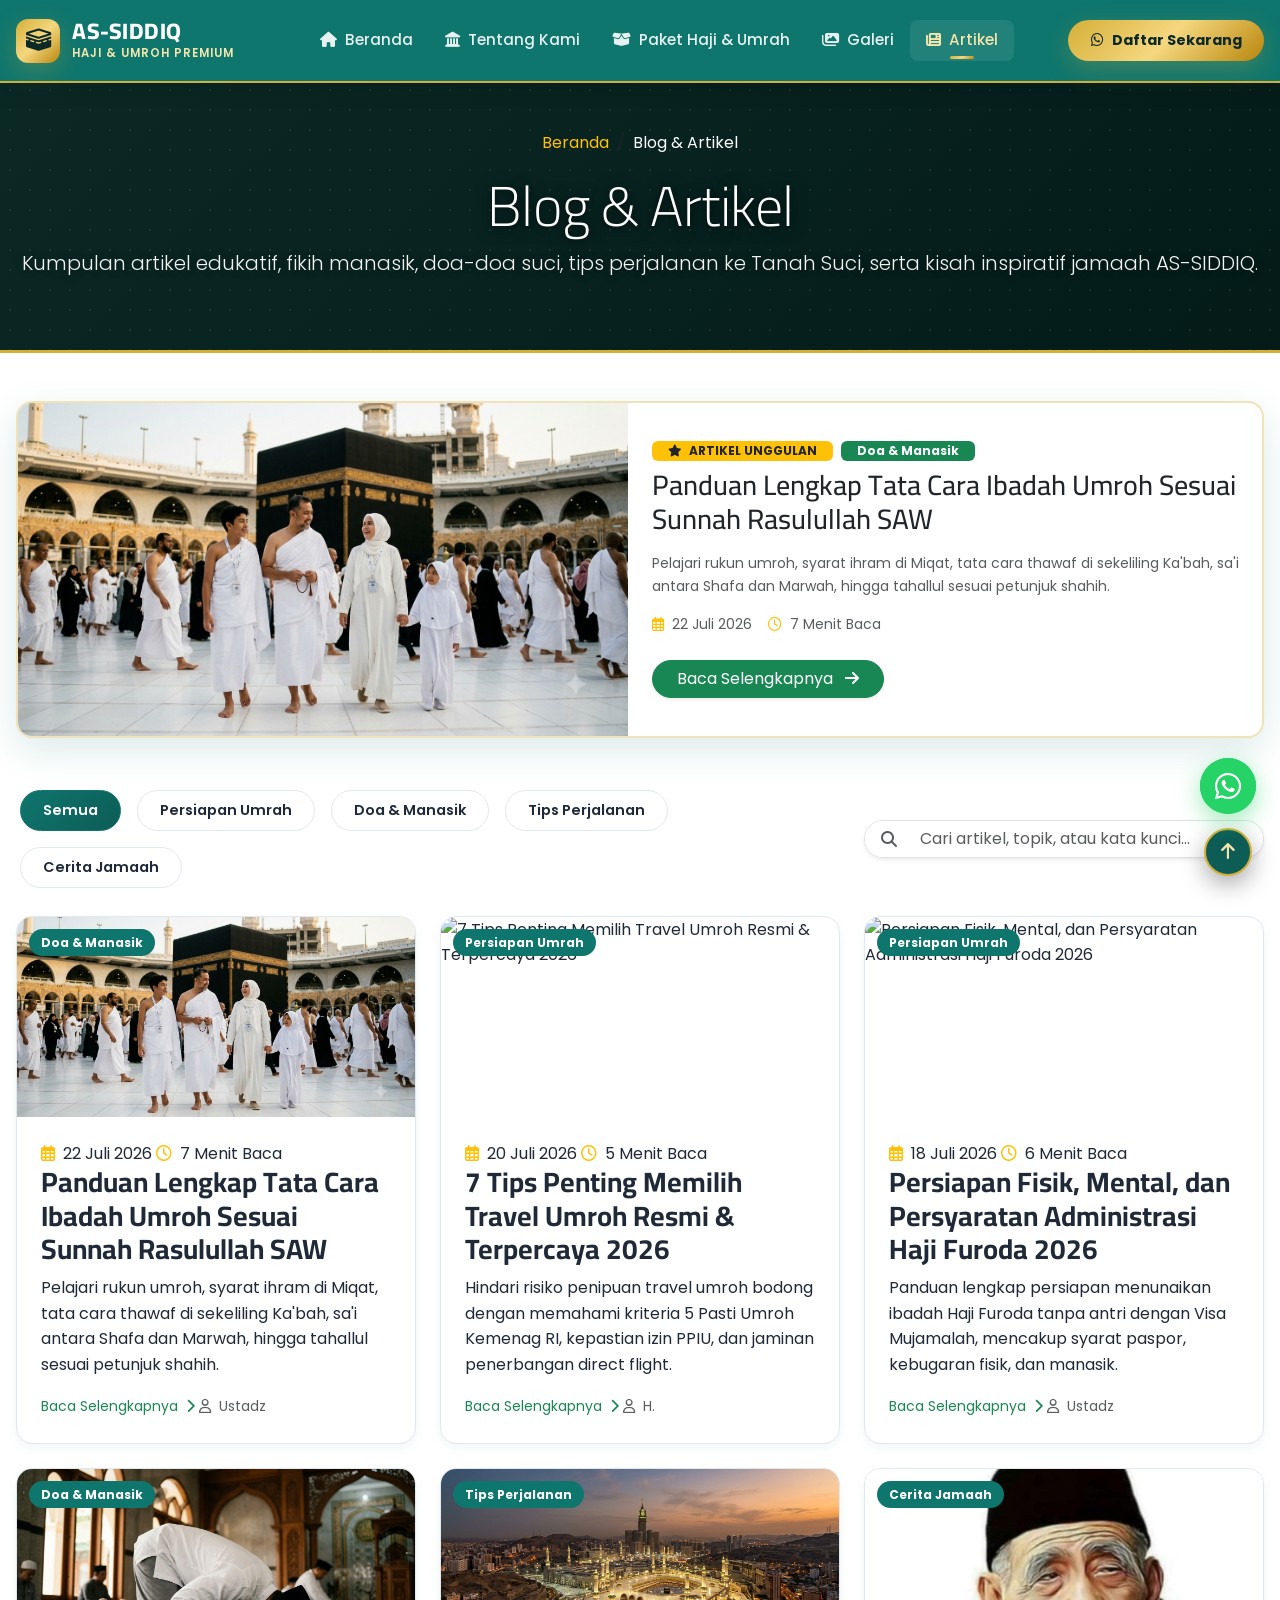
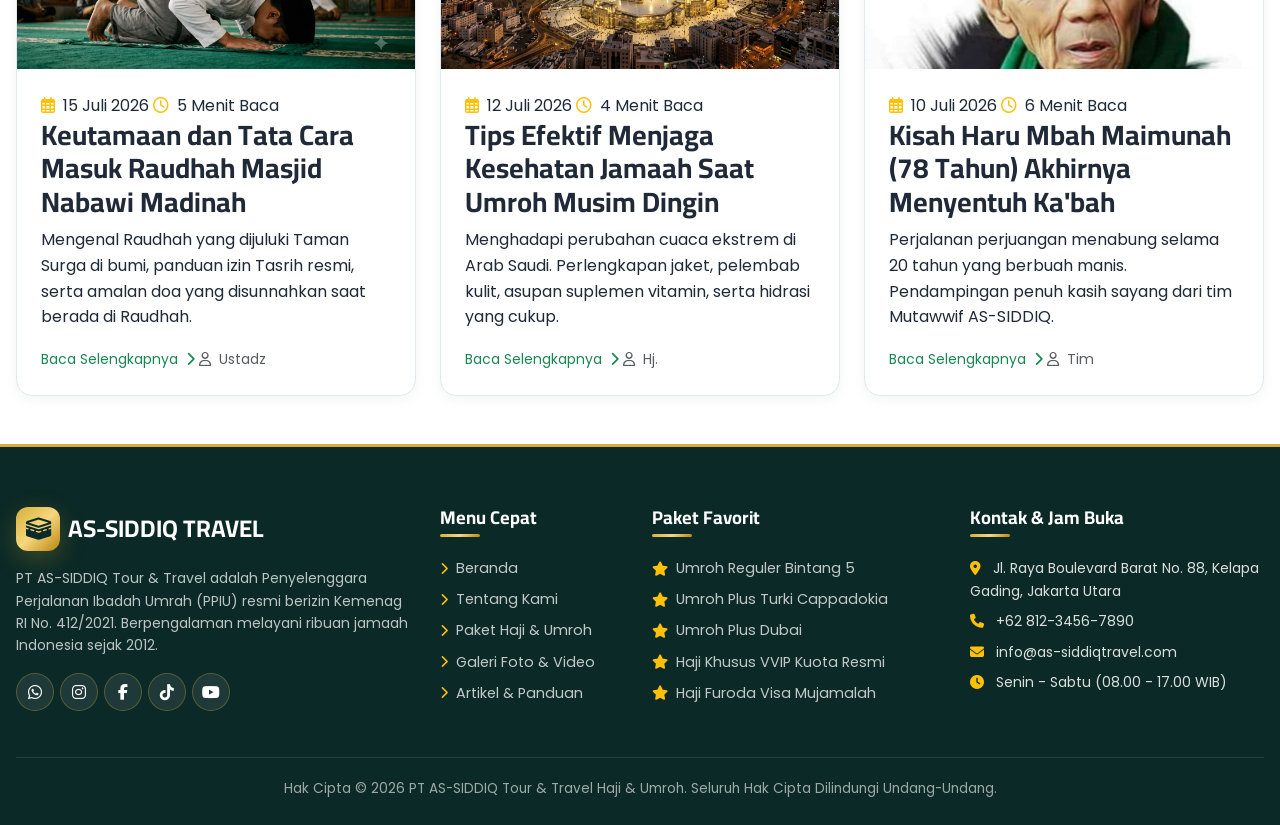
==== commit 6972d746: "Update artikel website" ====
--- a/artikel.html
+++ b/artikel.html
@@ -1,32 +1,94 @@
 <!DOCTYPE html>
-<html lang="id">
+<html lang="id" prefix="og: https://ogp.me/ns#">
 <head>
   <meta charset="UTF-8">
   <meta name="viewport" content="width=device-width, initial-scale=1.0">
-  <title>Blog & Artikel Umroh Haji - AS-SIDDIQ Travel</title>
-  <meta name="description" content="Portal edukasi, berita, tips perjalanan, doa manasik, dan cerita jamaah Haji & Umroh terpercaya dari AS-SIDDIQ Tour & Travel.">
-  <link rel="canonical" href="https://as-siddiqtravel.com/artikel.html">
-  
+
+  <!-- SEO CORE -->
+  <title>Artikel &amp; Tips Umroh Haji 2026 | Panduan Ibadah AS-SIDDIQ Travel</title>
+  <meta name="description" content="Kumpulan artikel, tips perjalanan ibadah, doa manasik umroh dan haji, panduan persiapan fisik &amp; spiritual, dan cerita inspiratif jamaah AS-SIDDIQ Travel. Baca panduan lengkap ke Tanah Suci di sini!">
+  <meta name="keywords" content="artikel umroh haji, tips umroh 2026, panduan manasik haji, doa umroh lengkap, persiapan ibadah haji, tips ke tanah suci, berita umroh haji terbaru">
+  <meta name="author" content="PT AS-SIDDIQ Tour &amp; Travel">
+  <meta name="robots" content="index, follow, max-snippet:-1, max-image-preview:large, max-video-preview:-1">
+  <meta name="language" content="Indonesian">
+  <link rel="canonical" href="https://as-siddiq.vercel.app/artikel.html">
+
+  <!-- OPEN GRAPH -->
+  <meta property="og:type" content="website">
+  <meta property="og:site_name" content="AS-SIDDIQ Travel Haji &amp; Umroh">
+  <meta property="og:locale" content="id_ID">
+  <meta property="og:url" content="https://as-siddiq.vercel.app/artikel.html">
+  <meta property="og:title" content="Artikel &amp; Tips Umroh Haji 2026 | AS-SIDDIQ Travel">
+  <meta property="og:description" content="Tips perjalanan, doa manasik, panduan persiapan fisik &amp; spiritual, dan cerita inspiratif jamaah AS-SIDDIQ menuju Tanah Suci.">
+  <meta property="og:image" content="https://as-siddiq.vercel.app/assets/masjidmadinah.jpg">
+  <meta property="og:image:secure_url" content="https://as-siddiq.vercel.app/assets/masjidmadinah.jpg">
+  <meta property="og:image:type" content="image/jpeg">
+  <meta property="og:image:width" content="1200">
+  <meta property="og:image:height" content="630">
+  <meta property="og:image:alt" content="Masjid Nabawi Madinah">
+
+  <!-- TWITTER / X CARD -->
+  <meta name="twitter:card" content="summary_large_image">
+  <meta name="twitter:site" content="@assiddiqtravel">
+  <meta name="twitter:title" content="Artikel &amp; Tips Umroh Haji 2026 | AS-SIDDIQ Travel">
+  <meta name="twitter:description" content="Tips perjalanan, doa manasik, panduan ibadah, dan cerita inspiratif jamaah AS-SIDDIQ di Tanah Suci.">
+  <meta name="twitter:image" content="https://as-siddiq.vercel.app/assets/masjidmadinah.jpg">
+
+  <!-- FAVICON -->
+  <link rel="icon" type="image/svg+xml" href="data:image/svg+xml,<svg xmlns='http://www.w3.org/2000/svg' viewBox='0 0 100 100'><rect width='100' height='100' rx='20' fill='%230F766E'/><text y='.9em' font-size='72' x='50%' dominant-baseline='middle' text-anchor='middle'>🕋</text></svg>">
+  <link rel="apple-touch-icon" href="data:image/svg+xml,<svg xmlns='http://www.w3.org/2000/svg' viewBox='0 0 100 100'><rect width='100' height='100' rx='20' fill='%230F766E'/><text y='.9em' font-size='72' x='50%' dominant-baseline='middle' text-anchor='middle'>🕋</text></svg>">
+  <meta name="theme-color" content="#0F766E">
+
+  <!-- PAGESPEED -->
+  <link rel="dns-prefetch" href="//fonts.googleapis.com">
+  <link rel="dns-prefetch" href="//fonts.gstatic.com">
+  <link rel="dns-prefetch" href="//cdn.jsdelivr.net">
+  <link rel="dns-prefetch" href="//cdnjs.cloudflare.com">
+  <link rel="dns-prefetch" href="//unpkg.com">
   <link rel="preconnect" href="https://fonts.googleapis.com">
   <link rel="preconnect" href="https://fonts.gstatic.com" crossorigin>
-  <link href="https://fonts.googleapis.com/css2?family=Amiri:ital,wght@0,400;0,700;1,400&family=Cairo:wght@400;600;700;800&family=Poppins:wght@300;400;500;600;700&display=swap" rel="stylesheet">
+  <link rel="preload" href="assets/css/main.css" as="style">
+  <link rel="preload" href="https://cdn.jsdelivr.net/npm/bootstrap@5.3.3/dist/css/bootstrap.min.css" as="style">
+
+  <!-- Google Fonts -->
+  <link href="https://fonts.googleapis.com/css2?family=Amiri:ital,wght@0,400;0,700;1,400&amp;family=Cairo:wght@400;600;700;800&amp;family=Poppins:wght@300;400;500;600;700&amp;display=swap" rel="stylesheet">
 
   <link href="https://cdn.jsdelivr.net/npm/bootstrap@5.3.3/dist/css/bootstrap.min.css" rel="stylesheet">
-  <link href="https://cdnjs.cloudflare.com/ajax/libs/font-awesome/6.5.1/css/all.min.css" rel="stylesheet">
-  <link href="https://unpkg.com/aos@2.3.4/dist/aos.css" rel="stylesheet">
+  <link href="https://cdnjs.cloudflare.com/ajax/libs/font-awesome/6.5.1/css/all.min.css" rel="stylesheet" media="print" onload="this.media='all'">
+  <noscript><link href="https://cdnjs.cloudflare.com/ajax/libs/font-awesome/6.5.1/css/all.min.css" rel="stylesheet"></noscript>
+  <link href="https://unpkg.com/aos@2.3.4/dist/aos.css" rel="stylesheet" media="print" onload="this.media='all'">
+  <noscript><link href="https://unpkg.com/aos@2.3.4/dist/aos.css" rel="stylesheet"></noscript>
   <link href="assets/css/main.css" rel="stylesheet">
 
-  <!-- Schema.org JSON-LD -->
+  <!-- SCHEMA.ORG JSON-LD — AEO/GEO -->
   <script type="application/ld+json">
   {
     "@context": "https://schema.org",
-    "@type": "Blog",
-    "name": "Blog & Artikel AS-SIDDIQ Travel",
-    "description": "Panduan resmi ibadah Umroh dan Haji sesuai tuntunan Al-Qur'an dan Sunnah.",
-    "publisher": {
-      "@type": "Organization",
-      "name": "PT AS-SIDDIQ Tour & Travel"
-    }
+    "@graph": [
+      {
+        "@type": "Blog",
+        "@id": "https://as-siddiq.vercel.app/artikel.html",
+        "url": "https://as-siddiq.vercel.app/artikel.html",
+        "name": "Blog &amp; Artikel AS-SIDDIQ Travel",
+        "description": "Panduan lengkap ibadah Umroh dan Haji: tips perjalanan, doa manasik, persiapan spiritual dan fisik, serta cerita inspiratif jamaah.",
+        "inLanguage": "id-ID",
+        "isPartOf": {"@id": "https://as-siddiq.vercel.app/#website"},
+        "publisher": {
+          "@id": "https://as-siddiq.vercel.app/#organization"
+        },
+        "speakable": {
+          "@type": "SpeakableSpecification",
+          "cssSelector": [".blog-card-title", ".blog-card-excerpt", ".section-title"]
+        }
+      },
+      {
+        "@type": "BreadcrumbList",
+        "itemListElement": [
+          {"@type": "ListItem", "position": 1, "name": "Beranda", "item": "https://as-siddiq.vercel.app/"},
+          {"@type": "ListItem", "position": 2, "name": "Artikel", "item": "https://as-siddiq.vercel.app/artikel.html"}
+        ]
+      }
+    ]
   }
   </script>
 </head>
@@ -431,7 +493,7 @@
         date: "15 Juli 2026",
         author: "Ustadz H. Ahmad Ridwan, M.A.",
         readTime: "5 Menit Baca",
-        tags: ["raudhah", "masjid nabawi", "madinah", "ziarah"],
+        tags:["raudhah", "masjid nabawi", "madinah", "ziarah"],
         content: `
           <p class="lead">Raudhah adalah area mulia di antara mimbar dan makam Rasulullah SAW di dalam Masjid Nabawi Madinah Munawwarah.</p>
 
--- a/assets/css/main.css
+++ b/assets/css/main.css
@@ -70,7 +70,7 @@
   line-height: 1.6;
 }
 
-section, header, footer, main, div, p, h1, h2, h3, h4, h5, h6 {
+section, header, footer, main, p, h1, h2, h3, h4, h5, h6 {
   max-width: 100%;
   word-wrap: break-word;
   overflow-wrap: break-word;
@@ -79,20 +79,21 @@
 .container, .container-fluid {
   width: 100% !important;
   max-width: 1320px;
-  padding-right: 15px !important;
-  padding-left: 15px !important;
+  padding-right: 16px !important;
+  padding-left: 16px !important;
   margin-right: auto !important;
   margin-left: auto !important;
 }
 
 .row {
-  margin-right: -10px !important;
-  margin-left: -10px !important;
+  max-width: none !important;
+  margin-right: -12px !important;
+  margin-left: -12px !important;
 }
 
 .row > [class*="col-"] {
-  padding-right: 10px !important;
-  padding-left: 10px !important;
+  padding-right: 12px !important;
+  padding-left: 12px !important;
 }
 
 h1, h2, h3, h4, h5, h6, .font-arabic {
@@ -423,7 +424,7 @@
   position: relative;
   background: var(--dark-gradient);
   padding: 130px 0 55px 0;
-  color: var(--text-white);
+  color: #FFFFFF;
   border-bottom: 3px solid var(--secondary);
   overflow: hidden;
 }
@@ -434,6 +435,17 @@
   inset: 0;
   background-image: radial-gradient(rgba(212, 175, 55, 0.12) 1.5px, transparent 1.5px);
   background-size: 20px 20px;
+}
+
+.page-hero-section h1 {
+  color: #FFFFFF !important;
+  text-shadow: 0 2px 16px rgba(0,0,0,0.55), 0 1px 4px rgba(0,0,0,0.35);
+  letter-spacing: -0.5px;
+}
+
+.page-hero-section p {
+  color: rgba(255,255,255,0.95) !important;
+  text-shadow: 0 1px 8px rgba(0,0,0,0.4);
 }
 
 /* --------------------------------------------------------------------------
@@ -814,7 +826,7 @@
   background: rgba(240, 253, 250, 0.7);
   border: 1px solid rgba(15, 118, 110, 0.15);
   padding: 0.85rem 1.25rem;
-  border-radius: 50px;
+  border-radius: 20px;
   box-shadow: 0 4px 18px rgba(15, 118, 110, 0.06);
 }
 
@@ -831,6 +843,10 @@
   box-shadow: 0 2px 8px rgba(0, 0, 0, 0.04);
   display: inline-flex;
   align-items: center;
+  width: 100%;
+  justify-content: center;
+  height: 44px;        /* tinggi seragam di semua layar */
+  min-width: 140px;    /* lebar minimal di desktop agar seragam */
 }
 
 .gallery-filter-btn i {
@@ -855,6 +871,44 @@
 
 .gallery-filter-btn.active i {
   color: var(--secondary-light) !important;
+}
+
+/* Stat item cards */
+.stat-item {
+  background: rgba(255,255,255,0.12);
+  border: 1px solid rgba(212,175,55,0.35);
+  border-radius: var(--radius-md);
+  padding: 1.1rem 0.75rem;
+  text-align: center;
+  backdrop-filter: blur(6px);
+  transition: var(--transition-fast);
+  box-shadow: 0 4px 16px rgba(0,0,0,0.12);
+}
+
+.stat-item:hover {
+  transform: translateY(-4px);
+  border-color: var(--secondary);
+  box-shadow: 0 8px 24px rgba(212,175,55,0.2);
+}
+
+.stat-number {
+  font-size: 2.2rem;
+  font-weight: 800;
+  color: #FFFFFF;
+  line-height: 1;
+  margin-bottom: 0.3rem;
+}
+
+.stat-number span {
+  color: var(--secondary);
+}
+
+.stat-label {
+  font-size: 0.82rem;
+  font-weight: 600;
+  color: rgba(255,255,255,0.85);
+  text-transform: uppercase;
+  letter-spacing: 0.4px;
 }
 
 /* --------------------------------------------------------------------------
@@ -1119,4 +1173,358 @@
   .floating-container { bottom: 14px; right: 14px; }
   .btn-floating-wa { width: 50px; height: 50px; font-size: 1.6rem; }
   .btn-scroll-top { width: 42px; height: 42px; font-size: 1rem; }
-}
+
+  /* ── Hero section: buttons proporsional di mobile ── */
+  .hero-section .d-flex.flex-wrap {
+    flex-direction: column !important;
+    align-items: stretch !important;
+    gap: 0.75rem !important;
+  }
+  .hero-section .d-flex.flex-wrap .btn {
+    width: 100% !important;
+    font-size: 0.9rem !important;
+    padding: 0.75rem 1rem !important;
+    justify-content: center;
+  }
+
+  /* ── Modal: button Pesan Sekarang proporsional di mobile ── */
+  #modalWaLink {
+    font-size: 0.88rem !important;
+    padding: 0.7rem 1rem !important;
+  }
+
+  /* ── CTA banner: button Daftar Umroh/Haji proporsional di mobile ── */
+  .bg-pattern-dark .btn {
+    font-size: 0.9rem !important;
+    padding: 0.75rem 1.5rem !important;
+    white-space: normal !important;
+    width: auto !important;
+    max-width: 100% !important;
+  }
+}
+/* ==========================================================================
+   HERO SECTION — DESKTOP ALIGNMENT (Left-Aligned, Not Centered)
+   ========================================================================== */
+
+/* Desktop: hero row starts from left, not centered */
+@media (min-width: 992px) {
+  .hero-section .row {
+    justify-content: flex-start !important;
+  }
+  .hero-section .hero-content {
+    text-align: left !important;
+  }
+  .hero-section .badge-gold {
+    margin-left: 0 !important;
+  }
+  .hero-title {
+    font-size: 3.2rem !important;
+    text-align: left !important;
+    margin-left: 0 !important;
+  }
+  .hero-subtitle {
+    font-size: 1.15rem !important;
+    text-align: left !important;
+    margin-left: 0 !important;
+    max-width: 650px !important;
+  }
+  .hero-section .d-flex.flex-wrap {
+    justify-content: flex-start !important;
+  }
+  .hero-section .col-lg-8 {
+    text-align: left !important;
+  }
+}
+
+/* ==========================================================================
+   PARTNER CARDS — NORMAL POINTER CURSOR (NO I-BEAM TEXT CURSOR)
+   ========================================================================== */
+.partner-badge-card,
+.partner-badge-card * {
+  cursor: pointer !important;
+  user-select: none !important;
+  -webkit-user-select: none !important;
+}
+
+/* ==========================================================================
+   FEATURE CARDS — PROPORTIONAL SIZING & CURSOR HOVER ANIMATION
+   ========================================================================== */
+.feature-card {
+  background: var(--bg-white);
+  border: 1px solid #E2E8F0;
+  border-radius: 18px;
+  padding: 24px 20px;
+  width: 100%;
+  min-height: 210px;
+  height: 100%;
+  display: flex;
+  flex-direction: column;
+  justify-content: flex-start;
+  box-shadow: 0 4px 16px rgba(15, 118, 110, 0.06);
+  transition: all 0.35s cubic-bezier(0.4, 0, 0.2, 1);
+  cursor: pointer;
+  user-select: none;
+}
+
+.feature-card:hover {
+  transform: translateY(-8px) scale(1.02);
+  box-shadow: 0 16px 32px rgba(15, 118, 110, 0.15), 0 0 0 1.5px var(--secondary);
+  border-color: var(--secondary) !important;
+}
+
+.feature-card:hover .feature-icon-box {
+  background: var(--teal-gradient) !important;
+  transform: scale(1.1) rotate(4deg);
+}
+
+.feature-card:hover .feature-icon-box i {
+  color: #FFFFFF !important;
+}
+
+.feature-icon-box {
+  width: 52px;
+  height: 52px;
+  background: var(--primary-subtle);
+  border-radius: 14px;
+  display: flex;
+  justify-content: center;
+  align-items: center;
+  margin-bottom: 16px;
+  transition: all 0.35s ease;
+}
+
+.feature-icon-box i {
+  font-size: 24px;
+  color: var(--primary);
+  transition: all 0.35s ease;
+}
+
+@media (max-width: 767.98px) {
+  .feature-card {
+    min-height: auto;
+    padding: 18px 16px;
+  }
+  .feature-icon-box {
+    width: 46px;
+    height: 46px;
+    margin-bottom: 12px;
+  }
+  .feature-icon-box i {
+    font-size: 20px;
+  }
+}
+
+/* ==========================================================================
+   RESPONSIVE FIXES — GAMBAR TENTANG AS-SIDDIQ (index.html & tentang.html)
+   ========================================================================== */
+
+/* Desktop: foto landingpagehaji.png di index.html — tinggi seragam & animasi hover */
+.about-section-img {
+  width: 100%;
+  height: 420px;
+  object-fit: cover;
+  object-position: center;
+  border-radius: 16px;
+  display: block;
+  transition: transform 0.4s cubic-bezier(0.4, 0, 0.2, 1), box-shadow 0.4s ease;
+  cursor: pointer;
+}
+
+.about-section-img:hover {
+  transform: scale(1.03) translateY(-6px);
+  box-shadow: 0 20px 40px rgba(15, 118, 110, 0.25) !important;
+}
+
+/* Desktop: foto 2-kolom di tentang.html — ukuran persis sama, proporsional, & ada animasi hover */
+.tentang-history-img-wrap {
+  width: 100%;
+  height: 380px;
+  border-radius: 16px;
+  overflow: hidden;
+  transition: transform 0.4s cubic-bezier(0.4, 0, 0.2, 1), box-shadow 0.4s ease;
+  cursor: pointer;
+}
+
+.tentang-history-img-wrap img {
+  width: 100%;
+  height: 100%;
+  object-fit: cover;
+  object-position: center;
+  display: block;
+  transition: transform 0.5s ease;
+}
+
+.tentang-history-img-wrap:hover {
+  transform: translateY(-6px) scale(1.02);
+  box-shadow: 0 20px 40px rgba(0, 0, 0, 0.22) !important;
+}
+
+.tentang-history-img-wrap:hover img {
+  transform: scale(1.08);
+}
+
+/* Mobile: foto tentang.html 1 ke bawah (stacked) & landingpagehaji.png proporsional */
+@media (max-width: 767.98px) {
+  .about-section-img {
+    height: 250px !important;
+    border-radius: 14px !important;
+    margin-left: auto !important;
+    margin-right: auto !important;
+    display: block !important;
+  }
+
+  .tentang-history-col {
+    width: 100% !important;
+    max-width: 100% !important;
+    flex: 0 0 100% !important;
+    padding-left: 0 !important;
+    padding-right: 0 !important;
+    margin-left: auto !important;
+    margin-right: auto !important;
+    margin-bottom: 16px !important;
+  }
+
+  .tentang-history-img-wrap {
+    border-radius: 14px !important;
+    overflow: hidden;
+    height: 250px !important;
+    aspect-ratio: auto !important;
+    margin: 0 auto !important;
+    max-width: 100% !important;
+    box-shadow: 0 8px 25px rgba(0,0,0,0.12) !important;
+  }
+
+  .tentang-history-img-wrap img {
+    width: 100% !important;
+    height: 100% !important;
+    object-fit: cover !important;
+    border-radius: 14px !important;
+  }
+}
+
+/* ==========================================================================
+   GLOBAL SYMMETRICAL & CENTERED LAYOUT ALIGNMENT (ALL PAGES)
+   ========================================================================== */
+
+/* Equalize & center grid rows */
+.row {
+  justify-content: center;
+}
+
+/* Ensure all cards & containers maintain 100% balanced margins */
+.package-card-premium,
+.feature-card,
+.testimonial-rectangle-card,
+.gallery-pajangan-card,
+.blog-card,
+.partner-badge-card {
+  margin-left: auto !important;
+  margin-right: auto !important;
+  width: 100% !important;
+}
+
+/* Mobile container edge padding balance (16px left and 16px right) */
+@media (max-width: 767.98px) {
+  .container {
+    padding-left: 16px !important;
+    padding-right: 16px !important;
+    margin-left: auto !important;
+    margin-right: auto !important;
+  }
+  .row {
+    margin-left: -8px !important;
+    margin-right: -8px !important;
+  }
+  .row > [class*="col-"] {
+    padding-left: 8px !important;
+    padding-right: 8px !important;
+  }
+  /* Keep floating WA & scroll-top buttons neatly docked on bottom right without obscuring card content */
+  .floating-container {
+    right: 14px !important;
+    bottom: 14px !important;
+  }
+}
+
+/* ==========================================================================
+   GALLERY FILTER BUTTONS — UNIFORM SIZE ON ALL SCREENS
+   ========================================================================== */
+
+/* Semua filter buttons uniform, font & padding sama */
+.gallery-filter-btn {
+  min-width: 0;
+  white-space: nowrap;
+  text-align: center;
+}
+
+/* Mobile: filter buttons mengisi kolom 50-50, tinggi seragam */
+@media (max-width: 767.98px) {
+  .gallery-filter-wrapper .row {
+    margin-left: -4px !important;
+    margin-right: -4px !important;
+  }
+  .gallery-filter-wrapper .row > [class*="col-"] {
+    padding-left: 4px !important;
+    padding-right: 4px !important;
+    margin-bottom: 8px;
+  }
+  .gallery-filter-btn {
+    width: 100% !important;
+    font-size: 0.82rem !important;
+    padding: 9px 8px !important;
+    border-radius: 50px !important;
+    display: flex !important;
+    align-items: center !important;
+    justify-content: center !important;
+    gap: 6px !important;
+    height: 42px !important;      /* tinggi seragam */
+    white-space: nowrap;
+    overflow: hidden;
+  }
+  .gallery-filter-btn i {
+    font-size: 0.8rem !important;
+    flex-shrink: 0;
+  }
+}
+
+/* ==========================================================================
+   HERO BUTTONS — extra safety for very small screens (< 400px)
+   ========================================================================== */
+@media (max-width: 399.98px) {
+  .hero-section .btn-warning,
+  .hero-section .btn-outline-light {
+    font-size: 0.82rem !important;
+    padding: 0.65rem 0.75rem !important;
+  }
+}
+
+/* ==========================================================================
+   MODAL "PESAN SEKARANG" — proporsional & centered di mobile
+   ========================================================================== */
+@media (max-width: 767.98px) {
+  #modalWaLink {
+    font-size: 0.9rem !important;
+    padding: 0.75rem 1rem !important;
+    white-space: normal !important;
+  }
+  .modal-dialog {
+    margin: 70px auto 16px auto !important;
+    max-width: calc(100vw - 24px) !important;
+  }
+}
+
+/* ==========================================================================
+   CTA BUTTON "DAFTAR UMROH / HAJI SEKARANG" — proporsional & centered di mobile
+   ========================================================================== */
+@media (max-width: 767.98px) {
+  .bg-pattern-dark .btn-warning.btn-lg {
+    font-size: 0.9rem !important;
+    padding: 0.75rem 1.5rem !important;
+    white-space: normal !important;
+    line-height: 1.3 !important;
+    width: auto !important;
+    max-width: 90% !important;
+    margin-left: auto !important;
+    margin-right: auto !important;
+  }
+}
--- a/assets/css/main.css
+++ b/assets/css/main.css
@@ -70,7 +70,7 @@
   line-height: 1.6;
 }
 
-section, header, footer, main, div, p, h1, h2, h3, h4, h5, h6 {
+section, header, footer, main, p, h1, h2, h3, h4, h5, h6 {
   max-width: 100%;
   word-wrap: break-word;
   overflow-wrap: break-word;
@@ -79,20 +79,21 @@
 .container, .container-fluid {
   width: 100% !important;
   max-width: 1320px;
-  padding-right: 15px !important;
-  padding-left: 15px !important;
+  padding-right: 16px !important;
+  padding-left: 16px !important;
   margin-right: auto !important;
   margin-left: auto !important;
 }
 
 .row {
-  margin-right: -10px !important;
-  margin-left: -10px !important;
+  max-width: none !important;
+  margin-right: -12px !important;
+  margin-left: -12px !important;
 }
 
 .row > [class*="col-"] {
-  padding-right: 10px !important;
-  padding-left: 10px !important;
+  padding-right: 12px !important;
+  padding-left: 12px !important;
 }
 
 h1, h2, h3, h4, h5, h6, .font-arabic {
@@ -423,7 +424,7 @@
   position: relative;
   background: var(--dark-gradient);
   padding: 130px 0 55px 0;
-  color: var(--text-white);
+  color: #FFFFFF;
   border-bottom: 3px solid var(--secondary);
   overflow: hidden;
 }
@@ -434,6 +435,17 @@
   inset: 0;
   background-image: radial-gradient(rgba(212, 175, 55, 0.12) 1.5px, transparent 1.5px);
   background-size: 20px 20px;
+}
+
+.page-hero-section h1 {
+  color: #FFFFFF !important;
+  text-shadow: 0 2px 16px rgba(0,0,0,0.55), 0 1px 4px rgba(0,0,0,0.35);
+  letter-spacing: -0.5px;
+}
+
+.page-hero-section p {
+  color: rgba(255,255,255,0.95) !important;
+  text-shadow: 0 1px 8px rgba(0,0,0,0.4);
 }
 
 /* --------------------------------------------------------------------------
@@ -814,7 +826,7 @@
   background: rgba(240, 253, 250, 0.7);
   border: 1px solid rgba(15, 118, 110, 0.15);
   padding: 0.85rem 1.25rem;
-  border-radius: 50px;
+  border-radius: 20px;
   box-shadow: 0 4px 18px rgba(15, 118, 110, 0.06);
 }
 
@@ -831,6 +843,10 @@
   box-shadow: 0 2px 8px rgba(0, 0, 0, 0.04);
   display: inline-flex;
   align-items: center;
+  width: 100%;
+  justify-content: center;
+  height: 44px;        /* tinggi seragam di semua layar */
+  min-width: 140px;    /* lebar minimal di desktop agar seragam */
 }
 
 .gallery-filter-btn i {
@@ -855,6 +871,44 @@
 
 .gallery-filter-btn.active i {
   color: var(--secondary-light) !important;
+}
+
+/* Stat item cards */
+.stat-item {
+  background: rgba(255,255,255,0.12);
+  border: 1px solid rgba(212,175,55,0.35);
+  border-radius: var(--radius-md);
+  padding: 1.1rem 0.75rem;
+  text-align: center;
+  backdrop-filter: blur(6px);
+  transition: var(--transition-fast);
+  box-shadow: 0 4px 16px rgba(0,0,0,0.12);
+}
+
+.stat-item:hover {
+  transform: translateY(-4px);
+  border-color: var(--secondary);
+  box-shadow: 0 8px 24px rgba(212,175,55,0.2);
+}
+
+.stat-number {
+  font-size: 2.2rem;
+  font-weight: 800;
+  color: #FFFFFF;
+  line-height: 1;
+  margin-bottom: 0.3rem;
+}
+
+.stat-number span {
+  color: var(--secondary);
+}
+
+.stat-label {
+  font-size: 0.82rem;
+  font-weight: 600;
+  color: rgba(255,255,255,0.85);
+  text-transform: uppercase;
+  letter-spacing: 0.4px;
 }
 
 /* --------------------------------------------------------------------------
@@ -1119,4 +1173,358 @@
   .floating-container { bottom: 14px; right: 14px; }
   .btn-floating-wa { width: 50px; height: 50px; font-size: 1.6rem; }
   .btn-scroll-top { width: 42px; height: 42px; font-size: 1rem; }
-}
+
+  /* ── Hero section: buttons proporsional di mobile ── */
+  .hero-section .d-flex.flex-wrap {
+    flex-direction: column !important;
+    align-items: stretch !important;
+    gap: 0.75rem !important;
+  }
+  .hero-section .d-flex.flex-wrap .btn {
+    width: 100% !important;
+    font-size: 0.9rem !important;
+    padding: 0.75rem 1rem !important;
+    justify-content: center;
+  }
+
+  /* ── Modal: button Pesan Sekarang proporsional di mobile ── */
+  #modalWaLink {
+    font-size: 0.88rem !important;
+    padding: 0.7rem 1rem !important;
+  }
+
+  /* ── CTA banner: button Daftar Umroh/Haji proporsional di mobile ── */
+  .bg-pattern-dark .btn {
+    font-size: 0.9rem !important;
+    padding: 0.75rem 1.5rem !important;
+    white-space: normal !important;
+    width: auto !important;
+    max-width: 100% !important;
+  }
+}
+/* ==========================================================================
+   HERO SECTION — DESKTOP ALIGNMENT (Left-Aligned, Not Centered)
+   ========================================================================== */
+
+/* Desktop: hero row starts from left, not centered */
+@media (min-width: 992px) {
+  .hero-section .row {
+    justify-content: flex-start !important;
+  }
+  .hero-section .hero-content {
+    text-align: left !important;
+  }
+  .hero-section .badge-gold {
+    margin-left: 0 !important;
+  }
+  .hero-title {
+    font-size: 3.2rem !important;
+    text-align: left !important;
+    margin-left: 0 !important;
+  }
+  .hero-subtitle {
+    font-size: 1.15rem !important;
+    text-align: left !important;
+    margin-left: 0 !important;
+    max-width: 650px !important;
+  }
+  .hero-section .d-flex.flex-wrap {
+    justify-content: flex-start !important;
+  }
+  .hero-section .col-lg-8 {
+    text-align: left !important;
+  }
+}
+
+/* ==========================================================================
+   PARTNER CARDS — NORMAL POINTER CURSOR (NO I-BEAM TEXT CURSOR)
+   ========================================================================== */
+.partner-badge-card,
+.partner-badge-card * {
+  cursor: pointer !important;
+  user-select: none !important;
+  -webkit-user-select: none !important;
+}
+
+/* ==========================================================================
+   FEATURE CARDS — PROPORTIONAL SIZING & CURSOR HOVER ANIMATION
+   ========================================================================== */
+.feature-card {
+  background: var(--bg-white);
+  border: 1px solid #E2E8F0;
+  border-radius: 18px;
+  padding: 24px 20px;
+  width: 100%;
+  min-height: 210px;
+  height: 100%;
+  display: flex;
+  flex-direction: column;
+  justify-content: flex-start;
+  box-shadow: 0 4px 16px rgba(15, 118, 110, 0.06);
+  transition: all 0.35s cubic-bezier(0.4, 0, 0.2, 1);
+  cursor: pointer;
+  user-select: none;
+}
+
+.feature-card:hover {
+  transform: translateY(-8px) scale(1.02);
+  box-shadow: 0 16px 32px rgba(15, 118, 110, 0.15), 0 0 0 1.5px var(--secondary);
+  border-color: var(--secondary) !important;
+}
+
+.feature-card:hover .feature-icon-box {
+  background: var(--teal-gradient) !important;
+  transform: scale(1.1) rotate(4deg);
+}
+
+.feature-card:hover .feature-icon-box i {
+  color: #FFFFFF !important;
+}
+
+.feature-icon-box {
+  width: 52px;
+  height: 52px;
+  background: var(--primary-subtle);
+  border-radius: 14px;
+  display: flex;
+  justify-content: center;
+  align-items: center;
+  margin-bottom: 16px;
+  transition: all 0.35s ease;
+}
+
+.feature-icon-box i {
+  font-size: 24px;
+  color: var(--primary);
+  transition: all 0.35s ease;
+}
+
+@media (max-width: 767.98px) {
+  .feature-card {
+    min-height: auto;
+    padding: 18px 16px;
+  }
+  .feature-icon-box {
+    width: 46px;
+    height: 46px;
+    margin-bottom: 12px;
+  }
+  .feature-icon-box i {
+    font-size: 20px;
+  }
+}
+
+/* ==========================================================================
+   RESPONSIVE FIXES — GAMBAR TENTANG AS-SIDDIQ (index.html & tentang.html)
+   ========================================================================== */
+
+/* Desktop: foto landingpagehaji.png di index.html — tinggi seragam & animasi hover */
+.about-section-img {
+  width: 100%;
+  height: 420px;
+  object-fit: cover;
+  object-position: center;
+  border-radius: 16px;
+  display: block;
+  transition: transform 0.4s cubic-bezier(0.4, 0, 0.2, 1), box-shadow 0.4s ease;
+  cursor: pointer;
+}
+
+.about-section-img:hover {
+  transform: scale(1.03) translateY(-6px);
+  box-shadow: 0 20px 40px rgba(15, 118, 110, 0.25) !important;
+}
+
+/* Desktop: foto 2-kolom di tentang.html — ukuran persis sama, proporsional, & ada animasi hover */
+.tentang-history-img-wrap {
+  width: 100%;
+  height: 380px;
+  border-radius: 16px;
+  overflow: hidden;
+  transition: transform 0.4s cubic-bezier(0.4, 0, 0.2, 1), box-shadow 0.4s ease;
+  cursor: pointer;
+}
+
+.tentang-history-img-wrap img {
+  width: 100%;
+  height: 100%;
+  object-fit: cover;
+  object-position: center;
+  display: block;
+  transition: transform 0.5s ease;
+}
+
+.tentang-history-img-wrap:hover {
+  transform: translateY(-6px) scale(1.02);
+  box-shadow: 0 20px 40px rgba(0, 0, 0, 0.22) !important;
+}
+
+.tentang-history-img-wrap:hover img {
+  transform: scale(1.08);
+}
+
+/* Mobile: foto tentang.html 1 ke bawah (stacked) & landingpagehaji.png proporsional */
+@media (max-width: 767.98px) {
+  .about-section-img {
+    height: 250px !important;
+    border-radius: 14px !important;
+    margin-left: auto !important;
+    margin-right: auto !important;
+    display: block !important;
+  }
+
+  .tentang-history-col {
+    width: 100% !important;
+    max-width: 100% !important;
+    flex: 0 0 100% !important;
+    padding-left: 0 !important;
+    padding-right: 0 !important;
+    margin-left: auto !important;
+    margin-right: auto !important;
+    margin-bottom: 16px !important;
+  }
+
+  .tentang-history-img-wrap {
+    border-radius: 14px !important;
+    overflow: hidden;
+    height: 250px !important;
+    aspect-ratio: auto !important;
+    margin: 0 auto !important;
+    max-width: 100% !important;
+    box-shadow: 0 8px 25px rgba(0,0,0,0.12) !important;
+  }
+
+  .tentang-history-img-wrap img {
+    width: 100% !important;
+    height: 100% !important;
+    object-fit: cover !important;
+    border-radius: 14px !important;
+  }
+}
+
+/* ==========================================================================
+   GLOBAL SYMMETRICAL & CENTERED LAYOUT ALIGNMENT (ALL PAGES)
+   ========================================================================== */
+
+/* Equalize & center grid rows */
+.row {
+  justify-content: center;
+}
+
+/* Ensure all cards & containers maintain 100% balanced margins */
+.package-card-premium,
+.feature-card,
+.testimonial-rectangle-card,
+.gallery-pajangan-card,
+.blog-card,
+.partner-badge-card {
+  margin-left: auto !important;
+  margin-right: auto !important;
+  width: 100% !important;
+}
+
+/* Mobile container edge padding balance (16px left and 16px right) */
+@media (max-width: 767.98px) {
+  .container {
+    padding-left: 16px !important;
+    padding-right: 16px !important;
+    margin-left: auto !important;
+    margin-right: auto !important;
+  }
+  .row {
+    margin-left: -8px !important;
+    margin-right: -8px !important;
+  }
+  .row > [class*="col-"] {
+    padding-left: 8px !important;
+    padding-right: 8px !important;
+  }
+  /* Keep floating WA & scroll-top buttons neatly docked on bottom right without obscuring card content */
+  .floating-container {
+    right: 14px !important;
+    bottom: 14px !important;
+  }
+}
+
+/* ==========================================================================
+   GALLERY FILTER BUTTONS — UNIFORM SIZE ON ALL SCREENS
+   ========================================================================== */
+
+/* Semua filter buttons uniform, font & padding sama */
+.gallery-filter-btn {
+  min-width: 0;
+  white-space: nowrap;
+  text-align: center;
+}
+
+/* Mobile: filter buttons mengisi kolom 50-50, tinggi seragam */
+@media (max-width: 767.98px) {
+  .gallery-filter-wrapper .row {
+    margin-left: -4px !important;
+    margin-right: -4px !important;
+  }
+  .gallery-filter-wrapper .row > [class*="col-"] {
+    padding-left: 4px !important;
+    padding-right: 4px !important;
+    margin-bottom: 8px;
+  }
+  .gallery-filter-btn {
+    width: 100% !important;
+    font-size: 0.82rem !important;
+    padding: 9px 8px !important;
+    border-radius: 50px !important;
+    display: flex !important;
+    align-items: center !important;
+    justify-content: center !important;
+    gap: 6px !important;
+    height: 42px !important;      /* tinggi seragam */
+    white-space: nowrap;
+    overflow: hidden;
+  }
+  .gallery-filter-btn i {
+    font-size: 0.8rem !important;
+    flex-shrink: 0;
+  }
+}
+
+/* ==========================================================================
+   HERO BUTTONS — extra safety for very small screens (< 400px)
+   ========================================================================== */
+@media (max-width: 399.98px) {
+  .hero-section .btn-warning,
+  .hero-section .btn-outline-light {
+    font-size: 0.82rem !important;
+    padding: 0.65rem 0.75rem !important;
+  }
+}
+
+/* ==========================================================================
+   MODAL "PESAN SEKARANG" — proporsional & centered di mobile
+   ========================================================================== */
+@media (max-width: 767.98px) {
+  #modalWaLink {
+    font-size: 0.9rem !important;
+    padding: 0.75rem 1rem !important;
+    white-space: normal !important;
+  }
+  .modal-dialog {
+    margin: 70px auto 16px auto !important;
+    max-width: calc(100vw - 24px) !important;
+  }
+}
+
+/* ==========================================================================
+   CTA BUTTON "DAFTAR UMROH / HAJI SEKARANG" — proporsional & centered di mobile
+   ========================================================================== */
+@media (max-width: 767.98px) {
+  .bg-pattern-dark .btn-warning.btn-lg {
+    font-size: 0.9rem !important;
+    padding: 0.75rem 1.5rem !important;
+    white-space: normal !important;
+    line-height: 1.3 !important;
+    width: auto !important;
+    max-width: 90% !important;
+    margin-left: auto !important;
+    margin-right: auto !important;
+  }
+}
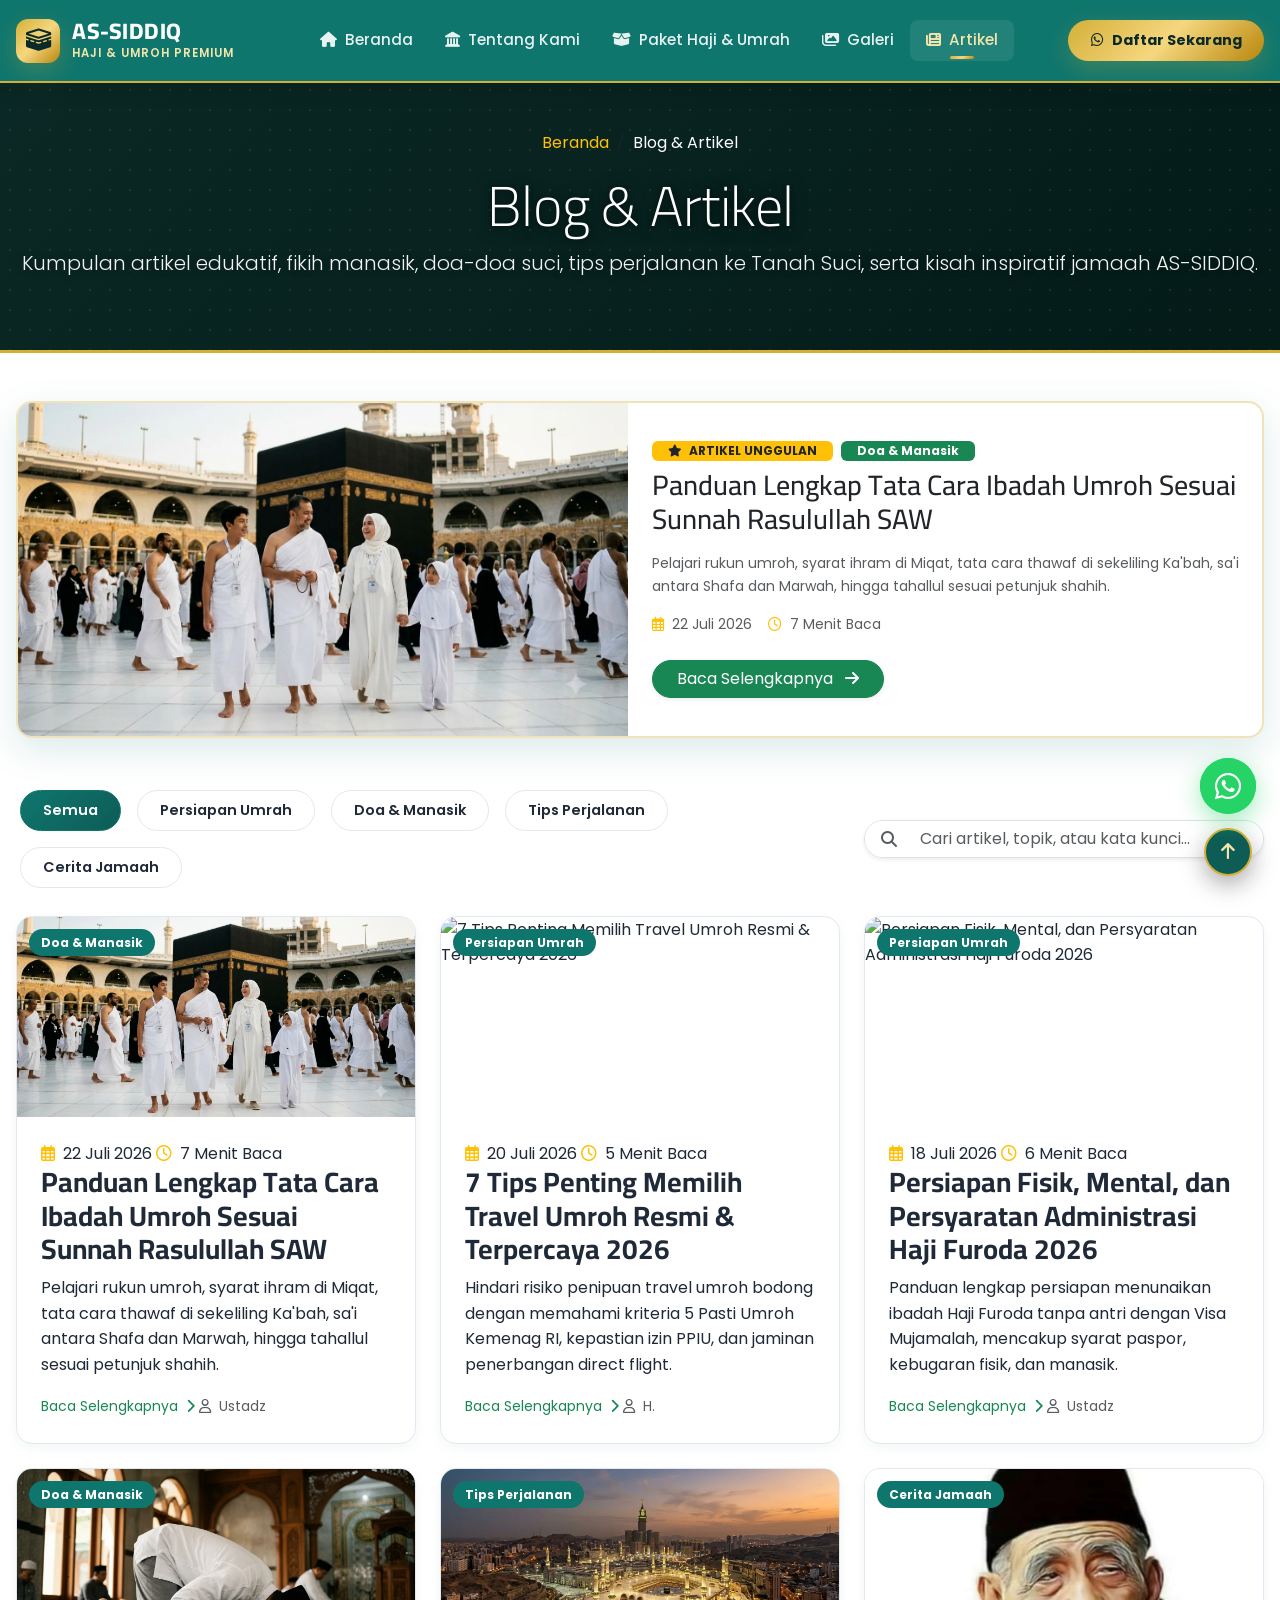
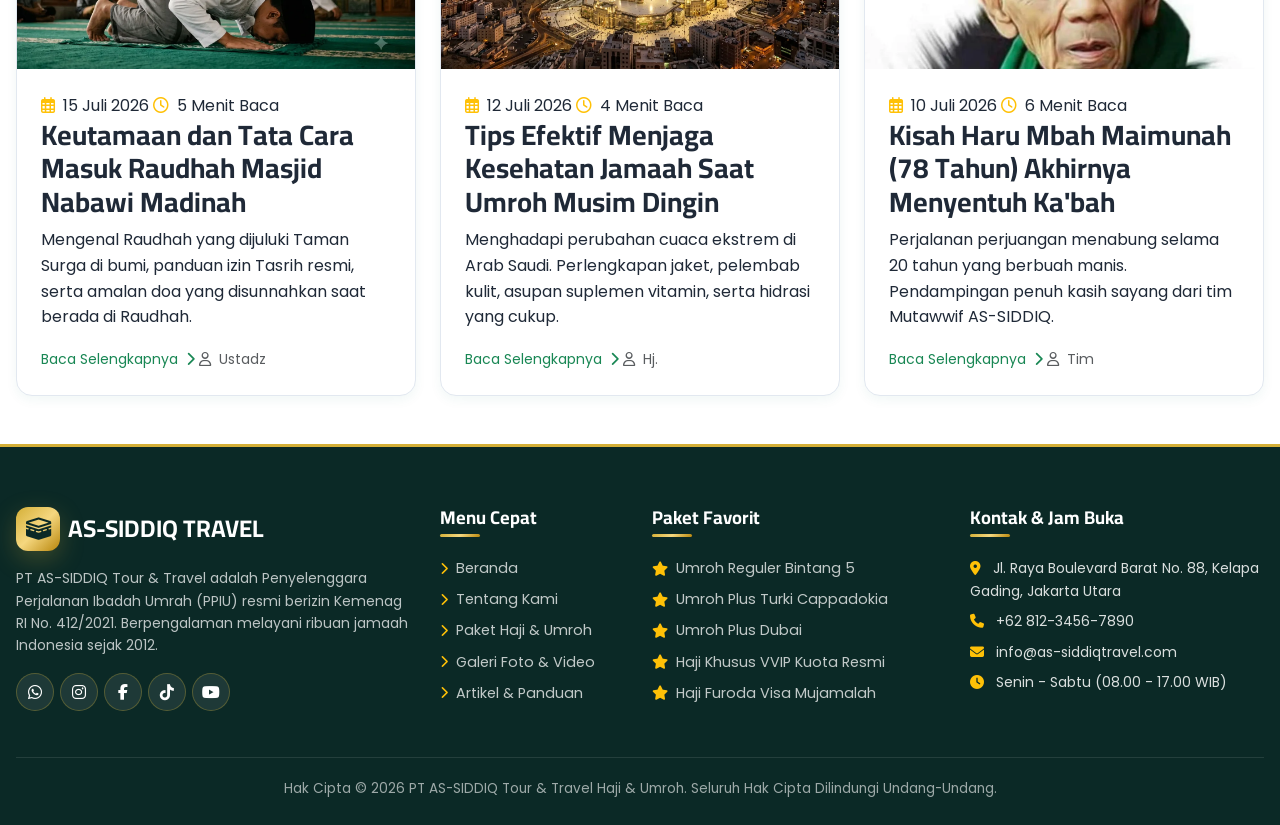
==== commit 011bd16c: "Update website" ====
--- a/artikel.html
+++ b/artikel.html
@@ -383,7 +383,7 @@
         featured: true,
         category: "Doa & Manasik",
         title: "Panduan Lengkap Tata Cara Ibadah Umroh Sesuai Sunnah Rasulullah SAW",
-        imgSrc: "assets/orangumroh.png",
+        imgSrc: "assets/orangumroh_11_11zon.webp",
         summary: "Pelajari rukun umroh, syarat ihram di Miqat, tata cara thawaf di sekeliling Ka'bah, sa'i antara Shafa dan Marwah, hingga tahallul sesuai petunjuk shahih.",
         date: "22 Juli 2026",
         author: "Ustadz H. Ahmad Ridwan, M.A.",
@@ -488,7 +488,7 @@
         featured: false,
         category: "Doa & Manasik",
         title: "Keutamaan dan Tata Cara Masuk Raudhah Masjid Nabawi Madinah",
-        imgSrc: "assets/orangsholat.png",
+        imgSrc: "assets/orangsholat_9_11zon.webp",
         summary: "Mengenal Raudhah yang dijuluki Taman Surga di bumi, panduan izin Tasrih resmi, serta amalan doa yang disunnahkan saat berada di Raudhah.",
         date: "15 Juli 2026",
         author: "Ustadz H. Ahmad Ridwan, M.A.",
@@ -510,7 +510,7 @@
         featured: false,
         category: "Tips Perjalanan",
         title: "Tips Efektif Menjaga Kesehatan Jamaah Saat Umroh Musim Dingin",
-        imgSrc: "assets/pemandanganhaji.png",
+        imgSrc: "assets/pemandanganhaji_2_11zon.webp",
         summary: "Menghadapi perubahan cuaca ekstrem di Arab Saudi. Perlengkapan jaket, pelembab kulit, asupan suplemen vitamin, serta hidrasi yang cukup.",
         date: "12 Juli 2026",
         author: "Hj. Nurul Hidayah, S.Psi.",
@@ -531,7 +531,7 @@
         featured: false,
         category: "Cerita Jamaah",
         title: "Kisah Haru Mbah Maimunah (78 Tahun) Akhirnya Menyentuh Ka'bah",
-        imgSrc: "assets/mbahmaimunah.jpeg",
+        imgSrc: "assets/mbahmaimunah_5_11zon.webp",
         summary: "Perjalanan perjuangan menabung selama 20 tahun yang berbuah manis. Pendampingan penuh kasih sayang dari tim Mutawwif AS-SIDDIQ.",
         date: "10 Juli 2026",
         author: "Tim Redaksi AS-SIDDIQ",
